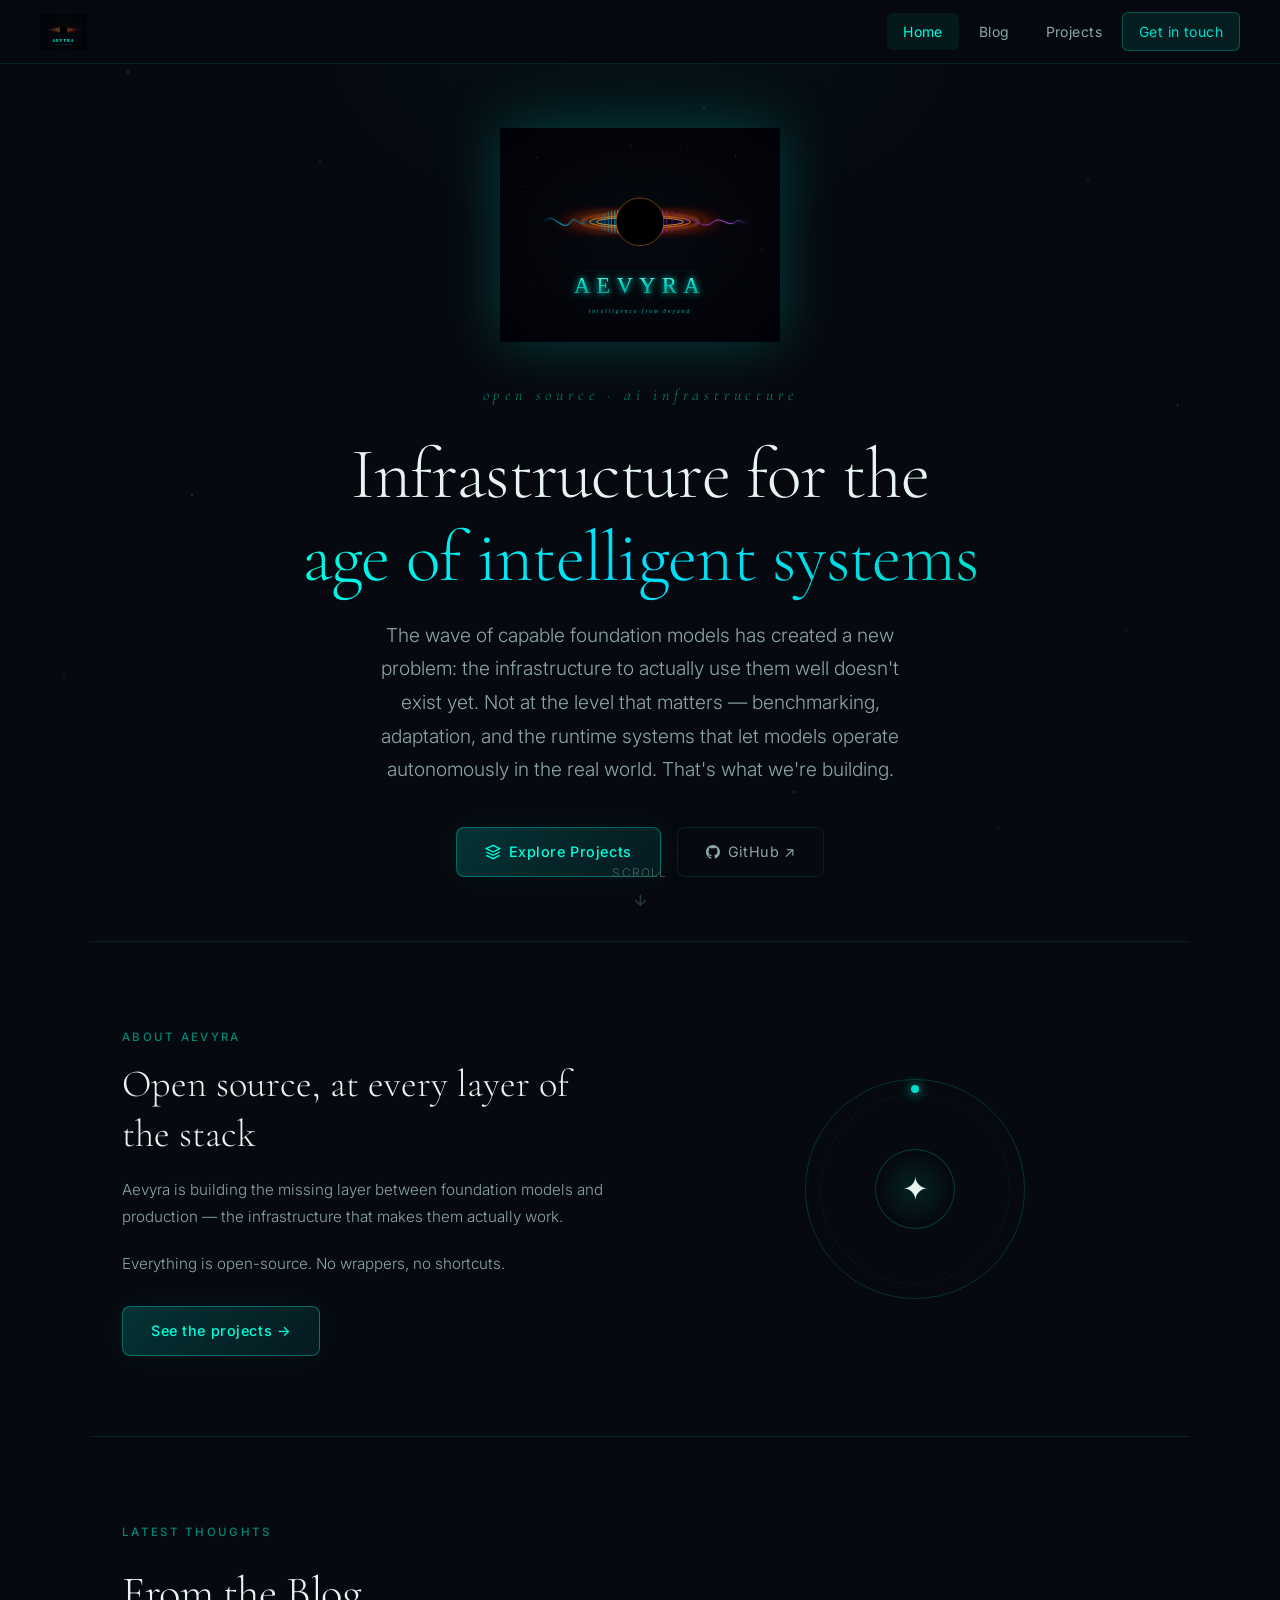
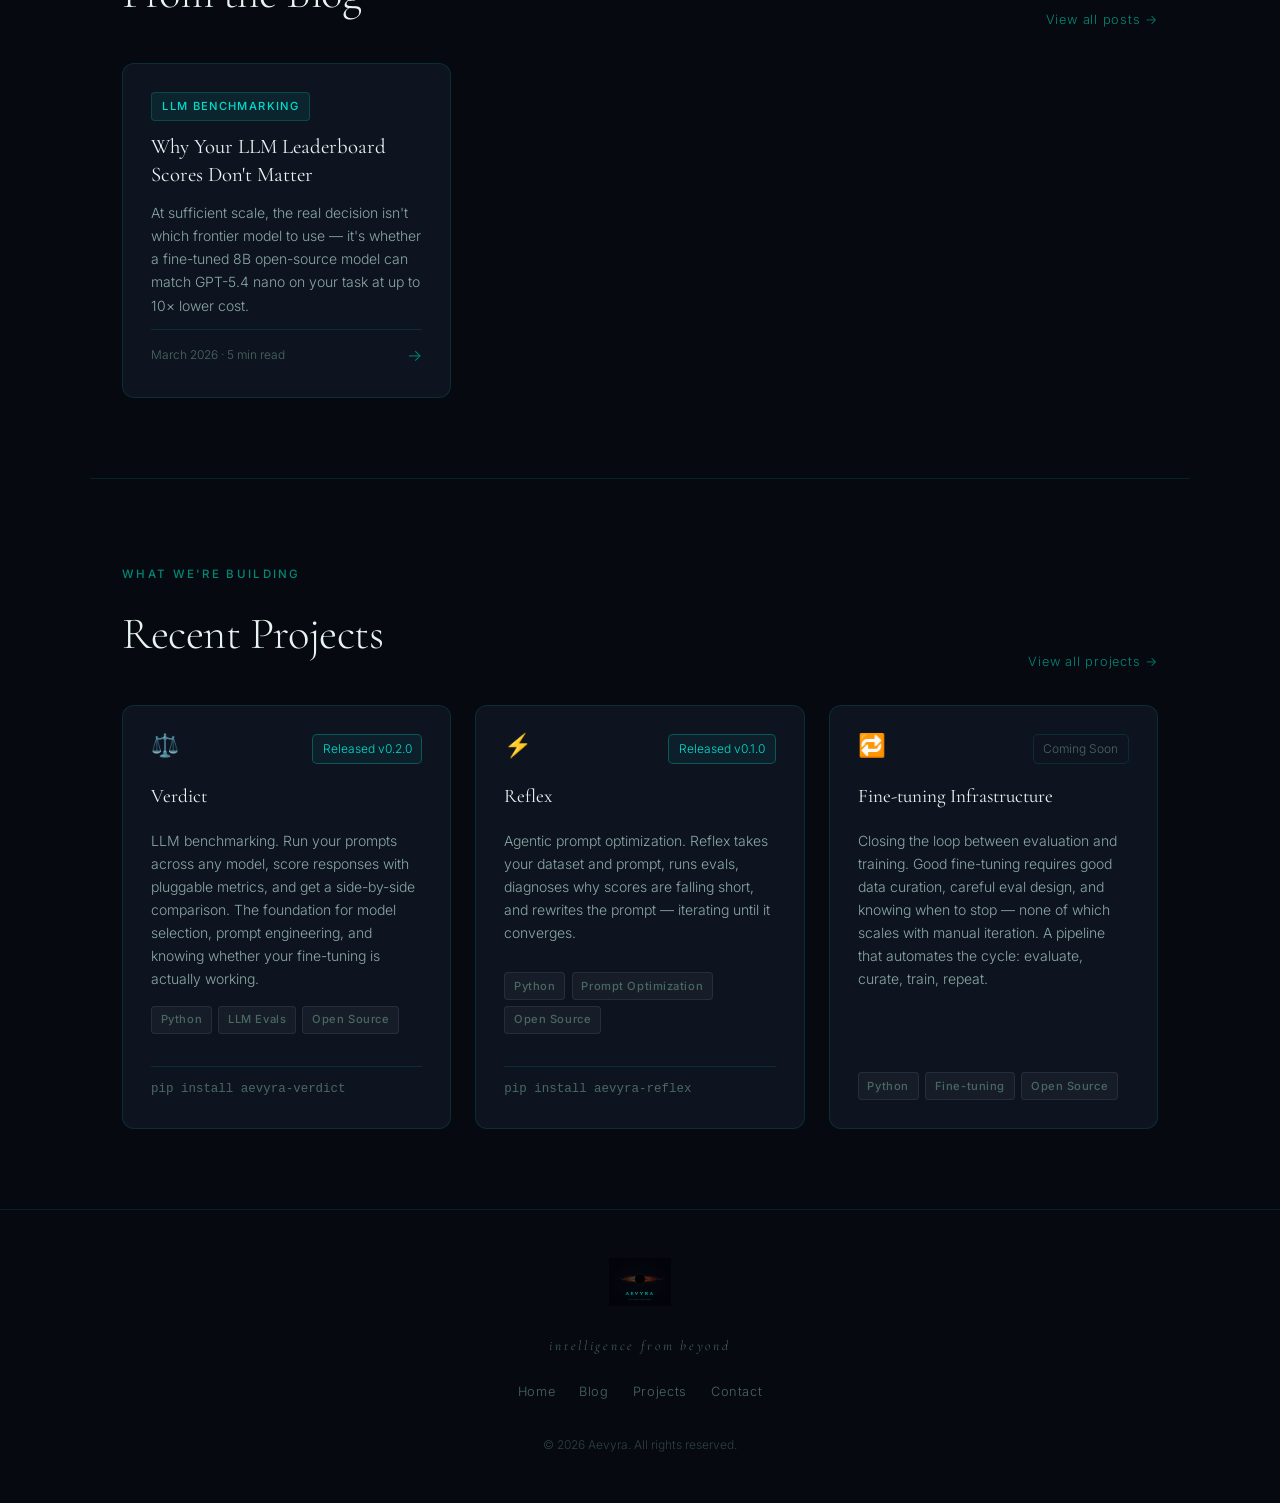
==== index.html @ 7dfe3b52 "chore: initial website commit" ====
<!DOCTYPE html>
<html lang="en">
<head>
  <meta charset="UTF-8" />
  <meta name="viewport" content="width=device-width, initial-scale=1.0" />
  <title>Aevyra — Intelligence from Beyond</title>
  <meta name="description" content="Aevyra — a personal space for projects, writing, and ideas at the edge of what's possible." />
  <link rel="stylesheet" href="styles.css" />
  <style>
    /* Home-specific */
    .home-sections {
      padding-bottom: 2rem;
    }

    .preview-section {
      padding: 5rem 2rem;
      max-width: 1100px;
      margin: 0 auto;
    }

    .preview-header {
      display: flex;
      align-items: flex-end;
      justify-content: space-between;
      margin-bottom: 2rem;
      gap: 1rem;
      flex-wrap: wrap;
    }

    .preview-header .section-title {
      margin-bottom: 0;
    }

    .view-all {
      font-size: 0.8rem;
      color: var(--teal-dark);
      text-decoration: none;
      display: inline-flex;
      align-items: center;
      gap: 0.35rem;
      letter-spacing: 0.06em;
      white-space: nowrap;
      transition: color 0.2s;
    }

    .view-all:hover {
      color: var(--teal-bright);
    }

    .divider {
      border: none;
      border-top: 1px solid var(--border);
      max-width: 1100px;
      margin: 0 auto;
    }

    /* About blurb on home */
    .about-strip {
      padding: 5rem 2rem;
      max-width: 1100px;
      margin: 0 auto;
      display: grid;
      grid-template-columns: 1fr 1fr;
      gap: 4rem;
      align-items: center;
    }

    .about-strip h2 {
      font-family: 'Cormorant Garamond', Palatino, Georgia, serif;
      font-size: clamp(1.8rem, 3vw, 2.5rem);
      font-weight: 300;
      color: var(--text-primary);
      line-height: 1.3;
      margin-bottom: 1rem;
    }

    .about-strip p {
      color: var(--text-secondary);
      font-size: 0.95rem;
      line-height: 1.8;
      margin-bottom: 1.25rem;
    }

    .about-visual {
      display: flex;
      justify-content: center;
      align-items: center;
    }

    .orbit-ring {
      position: relative;
      width: 220px;
      height: 220px;
      display: flex;
      align-items: center;
      justify-content: center;
    }

    .orbit-ring::before {
      content: '';
      position: absolute;
      inset: 0;
      border-radius: 50%;
      border: 1px solid rgba(0, 220, 200, 0.2);
      animation: spin 20s linear infinite;
    }

    .orbit-ring::after {
      content: '';
      position: absolute;
      inset: 15px;
      border-radius: 50%;
      border: 1px dashed rgba(0, 180, 160, 0.12);
      animation: spin 35s linear infinite reverse;
    }

    .orbit-dot {
      position: absolute;
      width: 8px;
      height: 8px;
      background: var(--teal-mid);
      border-radius: 50%;
      box-shadow: 0 0 12px var(--teal-mid);
      top: 6px;
      left: 50%;
      transform: translateX(-50%);
    }

    .orbit-center {
      width: 80px;
      height: 80px;
      background: radial-gradient(circle, rgba(0,180,160,0.15) 0%, transparent 70%);
      border-radius: 50%;
      border: 1px solid rgba(0, 220, 200, 0.25);
      display: flex;
      align-items: center;
      justify-content: center;
      font-size: 2rem;
    }

    @keyframes spin {
      from { transform: rotate(0deg); }
      to   { transform: rotate(360deg); }
    }

    @media (max-width: 768px) {
      .about-strip {
        grid-template-columns: 1fr;
        gap: 2.5rem;
      }
      .about-visual { display: none; }
    }
  </style>
</head>
<body>

  <!-- NAV -->
  <nav>
    <a href="index.html" class="nav-logo">
      <img src="aevyra-logo-final.svg" alt="Aevyra" />
    </a>
    <button class="nav-toggle" id="navToggle" aria-label="Toggle navigation">
      <span></span><span></span><span></span>
    </button>
    <ul class="nav-links" id="navLinks">
      <li><a href="index.html" class="active">Home</a></li>
      <li><a href="blog.html">Blog</a></li>
      <li><a href="projects.html">Projects</a></li>
      <li><a href="https://www.linkedin.com/in/ankithgunapal/" target="_blank" rel="noopener" class="nav-cta">Get in touch</a></li>
    </ul>
  </nav>

  <div class="page-wrapper">

    <!-- HERO -->
    <section class="hero">
      <img src="aevyra-logo-final.svg" alt="Aevyra" class="hero-logo" />
      <p class="hero-tagline">open source · ai infrastructure</p>
      <h1 class="hero-title">
        Infrastructure for the<br />
        <span class="highlight">age of intelligent systems</span>
      </h1>
      <p class="hero-subtitle">
        The wave of capable foundation models has created a new problem: the infrastructure
        to actually use them well doesn't exist yet. Not at the level that matters —
        benchmarking, adaptation, and the runtime systems that let models operate
        autonomously in the real world. That's what we're building.
      </p>
      <div class="hero-buttons">
        <a href="projects.html" class="btn-primary">
          <svg width="16" height="16" fill="none" stroke="currentColor" stroke-width="2" viewBox="0 0 24 24"><path d="M12 2L2 7l10 5 10-5-10-5zM2 17l10 5 10-5M2 12l10 5 10-5"/></svg>
          Explore Projects
        </a>
        <a href="https://github.com/aevyraai" target="_blank" rel="noopener" class="btn-secondary">
          <svg width="14" height="14" viewBox="0 0 24 24" fill="currentColor"><path d="M12 0C5.37 0 0 5.37 0 12c0 5.3 3.44 9.8 8.2 11.37.6.11.82-.26.82-.58v-2.17c-3.34.73-4.04-1.6-4.04-1.6-.54-1.38-1.33-1.75-1.33-1.75-1.09-.74.08-.73.08-.73 1.2.08 1.84 1.24 1.84 1.24 1.07 1.83 2.8 1.3 3.49 1 .11-.78.42-1.3.76-1.6-2.67-.3-5.47-1.33-5.47-5.93 0-1.31.47-2.38 1.24-3.22-.14-.3-.54-1.52.1-3.18 0 0 1.01-.32 3.3 1.23a11.5 11.5 0 0 1 3-.4c1.02 0 2.04.13 3 .4 2.28-1.55 3.29-1.23 3.29-1.23.65 1.66.24 2.88.12 3.18.77.84 1.23 1.91 1.23 3.22 0 4.61-2.81 5.63-5.48 5.92.43.37.81 1.1.81 2.22v3.29c0 .32.22.7.82.58C20.56 21.8 24 17.3 24 12c0-6.63-5.37-12-12-12z"/></svg>
          GitHub ↗
        </a>
      </div>
      <div class="scroll-hint">
        <span>Scroll</span>
        <svg fill="none" stroke="currentColor" stroke-width="2" viewBox="0 0 24 24"><path d="M12 5v14M5 12l7 7 7-7"/></svg>
      </div>
    </section>

    <hr class="divider" />

    <!-- ABOUT STRIP -->
    <div class="about-strip">
      <div>
        <span class="section-label">About Aevyra</span>
        <h2>Open source, at every layer of the stack</h2>
        <p>
          Aevyra is building the missing layer between foundation models and production —
          the infrastructure that makes them actually work.
        </p>
        <p>
          Everything is open-source. No wrappers, no shortcuts.
        </p>
        <a href="projects.html" class="btn-primary" style="margin-top:0.5rem;">
          See the projects →
        </a>
      </div>
      <div class="about-visual">
        <div class="orbit-ring">
          <div class="orbit-dot"></div>
          <div class="orbit-center">✦</div>
        </div>
      </div>
    </div>

    <hr class="divider" />

    <!-- RECENT BLOG POSTS -->
    <div class="preview-section">
      <div class="preview-header">
        <div>
          <span class="section-label">Latest Thoughts</span>
          <h2 class="section-title">From the Blog</h2>
        </div>
        <a href="blog.html" class="view-all">View all posts →</a>
      </div>
      <div class="card-grid">

        <a href="why-llm-leaderboard-scores-dont-matter.html" class="card">
          <span class="card-tag">LLM Benchmarking</span>
          <h3 class="card-title">Why Your LLM Leaderboard Scores Don't Matter</h3>
          <p class="card-excerpt">
            At sufficient scale, the real decision isn't which frontier model to use — it's
            whether a fine-tuned 8B open-source model can match GPT-5.4 nano on your task
            at up to 10× lower cost.
          </p>
          <div class="card-meta">
            <span>March 2026 · 5 min read</span>
            <span class="card-arrow">→</span>
          </div>
        </a>


      </div>
    </div>

    <hr class="divider" />

    <!-- RECENT PROJECTS -->
    <div class="preview-section">
      <div class="preview-header">
        <div>
          <span class="section-label">What We're Building</span>
          <h2 class="section-title">Recent Projects</h2>
        </div>
        <a href="projects.html" class="view-all">View all projects →</a>
      </div>
      <div class="card-grid">

        <a href="https://github.com/aevyraai/verdict" target="_blank" rel="noopener" class="project-card">
          <div class="project-header">
            <span class="project-icon">⚖️</span>
            <div class="project-links">
              <span class="project-link" style="color: var(--teal-mid); border-color: rgba(0,220,200,0.3); background: rgba(0,220,200,0.06);">Released v0.2.0</span>
            </div>
          </div>
          <h3 class="project-name">Verdict</h3>
          <p class="project-desc">
            LLM benchmarking. Run your prompts across any model, score responses with pluggable metrics, and get a side-by-side comparison. The foundation for model selection, prompt engineering, and knowing whether your fine-tuning is actually working.
          </p>
          <div class="project-tags">
            <span class="tech-tag">Python</span>
            <span class="tech-tag">LLM Evals</span>
            <span class="tech-tag">Open Source</span>
          </div>
          <div style="margin-top: 1rem; padding-top: 0.75rem; border-top: 1px solid var(--border); font-family: 'Courier New', monospace; font-size: 0.78rem; color: var(--text-muted);">
            pip install aevyra-verdict
          </div>
        </a>

        <a href="https://github.com/aevyraai/reflex" target="_blank" rel="noopener" class="project-card">
          <div class="project-header">
            <span class="project-icon">⚡</span>
            <div class="project-links">
              <span class="project-link" style="color: var(--teal-mid); border-color: rgba(0,220,200,0.3); background: rgba(0,220,200,0.06);">Released v0.1.0</span>
            </div>
          </div>
          <h3 class="project-name">Reflex</h3>
          <p class="project-desc">
            Agentic prompt optimization. Reflex takes your dataset and prompt, runs evals, diagnoses why scores are falling short, and rewrites the prompt — iterating until it converges.
          </p>
          <div class="project-tags">
            <span class="tech-tag">Python</span>
            <span class="tech-tag">Prompt Optimization</span>
            <span class="tech-tag">Open Source</span>
          </div>
          <div style="margin-top: 1rem; padding-top: 0.75rem; border-top: 1px solid var(--border); font-family: 'Courier New', monospace; font-size: 0.78rem; color: var(--text-muted);">
            pip install aevyra-reflex
          </div>
        </a>

        <a href="https://github.com/aevyraai" target="_blank" rel="noopener" class="project-card">
          <div class="project-header">
            <span class="project-icon">🔁</span>
            <div class="project-links">
              <span class="project-link">Coming Soon</span>
            </div>
          </div>
          <h3 class="project-name">Fine-tuning Infrastructure</h3>
          <p class="project-desc">
            Closing the loop between evaluation and training. Good fine-tuning requires good data curation, careful eval design, and knowing when to stop — none of which scales with manual iteration. A pipeline that automates the cycle: evaluate, curate, train, repeat.
          </p>
          <div class="project-tags">
            <span class="tech-tag">Python</span>
            <span class="tech-tag">Fine-tuning</span>
            <span class="tech-tag">Open Source</span>
          </div>
        </a>

      </div>
    </div>

    <!-- FOOTER -->
    <footer>
      <img src="aevyra-logo-final.svg" alt="Aevyra" class="footer-logo" />
      <p class="footer-tagline">intelligence from beyond</p>
      <div class="footer-links">
        <a href="index.html">Home</a>
        <a href="blog.html">Blog</a>
        <a href="projects.html">Projects</a>
        <a href="https://www.linkedin.com/in/ankithgunapal/" target="_blank" rel="noopener">Contact</a>
      </div>
      <p class="footer-copy">© 2026 Aevyra. All rights reserved.</p>
    </footer>

  </div>

  <script>
    // Mobile nav toggle
    const toggle = document.getElementById('navToggle');
    const links  = document.getElementById('navLinks');
    toggle.addEventListener('click', () => links.classList.toggle('open'));
  </script>
</body>
</html>
---- styles.css ----
/* ==============================
   AEVYRA — Global Styles
   Teal & Black Cosmic Theme
   ============================== */

@import url('https://fonts.googleapis.com/css2?family=Cormorant+Garamond:ital,wght@0,300;0,400;0,600;1,300;1,400&family=Inter:wght@300;400;500;600&display=swap');

:root {
  --bg-deep:       #06090f;
  --bg-mid:        #0a0f1a;
  --bg-card:       #0d1420;
  --bg-card-hover: #111b2a;
  --teal-bright:   #00ffdd;
  --teal-mid:      #00ddcc;
  --teal-dark:     #008877;
  --cyan:          #00ddff;
  --purple:        #cc66ff;
  --orange:        #ff9922;
  --text-primary:  #e8f4f2;
  --text-secondary:#8ba8a4;
  --text-muted:    #4a6860;
  --border:        rgba(0, 220, 200, 0.12);
  --border-hover:  rgba(0, 220, 200, 0.35);
  --glow-teal:     0 0 20px rgba(0, 220, 200, 0.3), 0 0 60px rgba(0, 220, 200, 0.1);
  --glow-subtle:   0 0 40px rgba(0, 180, 160, 0.08);
}

*, *::before, *::after {
  box-sizing: border-box;
  margin: 0;
  padding: 0;
}

html {
  scroll-behavior: smooth;
}

body {
  background-color: var(--bg-deep);
  color: var(--text-primary);
  font-family: 'Inter', -apple-system, BlinkMacSystemFont, sans-serif;
  font-weight: 300;
  line-height: 1.7;
  min-height: 100vh;
  overflow-x: hidden;
}

/* ── Stars background ── */
body::before {
  content: '';
  position: fixed;
  inset: 0;
  background-image:
    radial-gradient(1px 1px at 10%  8%,  rgba(255,255,255,0.5) 0%, transparent 100%),
    radial-gradient(1px 1px at 25%  18%, rgba(170,220,255,0.4) 0%, transparent 100%),
    radial-gradient(1px 1px at 40%  5%,  rgba(255,255,255,0.5) 0%, transparent 100%),
    radial-gradient(1px 1px at 55%  12%, rgba(220,180,255,0.4) 0%, transparent 100%),
    radial-gradient(1px 1px at 70%  7%,  rgba(255,255,255,0.5) 0%, transparent 100%),
    radial-gradient(1px 1px at 85%  20%, rgba(170,220,255,0.3) 0%, transparent 100%),
    radial-gradient(1px 1px at 92%  45%, rgba(255,255,255,0.4) 0%, transparent 100%),
    radial-gradient(1px 1px at 88%  70%, rgba(170,220,255,0.3) 0%, transparent 100%),
    radial-gradient(1px 1px at 15%  55%, rgba(255,255,255,0.4) 0%, transparent 100%),
    radial-gradient(1px 1px at 5%   75%, rgba(170,220,255,0.3) 0%, transparent 100%),
    radial-gradient(1px 1px at 30%  82%, rgba(220,180,255,0.3) 0%, transparent 100%),
    radial-gradient(1px 1px at 62%  88%, rgba(255,255,255,0.4) 0%, transparent 100%),
    radial-gradient(1px 1px at 78%  92%, rgba(255,220,170,0.3) 0%, transparent 100%);
  pointer-events: none;
  z-index: 0;
}

/* ── Subtle ambient teal glow ── */
body::after {
  content: '';
  position: fixed;
  top: -20%;
  left: 50%;
  transform: translateX(-50%);
  width: 60%;
  height: 50%;
  background: radial-gradient(ellipse, rgba(0, 180, 160, 0.06) 0%, transparent 70%);
  pointer-events: none;
  z-index: 0;
}

/* ─────────────────────────────
   NAVIGATION
───────────────────────────── */
nav {
  position: fixed;
  top: 0;
  left: 0;
  right: 0;
  z-index: 100;
  display: flex;
  align-items: center;
  justify-content: space-between;
  padding: 0 2.5rem;
  height: 64px;
  background: rgba(6, 9, 15, 0.85);
  backdrop-filter: blur(16px);
  -webkit-backdrop-filter: blur(16px);
  border-bottom: 1px solid var(--border);
}

.nav-logo {
  display: flex;
  align-items: center;
  gap: 10px;
  text-decoration: none;
}

.nav-logo img {
  height: 36px;
  width: auto;
}

.nav-links {
  display: flex;
  align-items: center;
  gap: 0.25rem;
  list-style: none;
}

.nav-links a {
  display: inline-block;
  padding: 0.4rem 1rem;
  color: var(--text-secondary);
  text-decoration: none;
  font-size: 0.875rem;
  font-weight: 400;
  letter-spacing: 0.03em;
  border-radius: 6px;
  transition: color 0.2s, background 0.2s;
}

.nav-links a:hover,
.nav-links a.active {
  color: var(--teal-bright);
  background: rgba(0, 220, 200, 0.07);
}

.nav-cta {
  background: rgba(0, 220, 200, 0.1) !important;
  border: 1px solid rgba(0, 220, 200, 0.3) !important;
  color: var(--teal-mid) !important;
}

.nav-cta:hover {
  background: rgba(0, 220, 200, 0.18) !important;
  border-color: rgba(0, 220, 200, 0.5) !important;
  color: var(--teal-bright) !important;
}

/* Mobile nav toggle */
.nav-toggle {
  display: none;
  flex-direction: column;
  gap: 5px;
  cursor: pointer;
  padding: 4px;
}
.nav-toggle span {
  width: 22px;
  height: 2px;
  background: var(--text-secondary);
  border-radius: 2px;
  transition: 0.3s;
}

/* ─────────────────────────────
   PAGE WRAPPER
───────────────────────────── */
.page-wrapper {
  position: relative;
  z-index: 1;
  padding-top: 64px;
}

/* ─────────────────────────────
   HERO
───────────────────────────── */
.hero {
  min-height: calc(100vh - 64px);
  display: flex;
  flex-direction: column;
  align-items: center;
  justify-content: center;
  text-align: center;
  padding: 4rem 2rem;
  position: relative;
}

.hero-logo {
  width: min(280px, 60vw);
  height: auto;
  margin-bottom: 2.5rem;
  filter: drop-shadow(0 0 30px rgba(0, 220, 200, 0.25));
  animation: float 6s ease-in-out infinite;
}

@keyframes float {
  0%, 100% { transform: translateY(0px); }
  50%       { transform: translateY(-10px); }
}

.hero-tagline {
  font-family: 'Cormorant Garamond', Palatino, Georgia, serif;
  font-size: clamp(0.85rem, 2vw, 1rem);
  font-style: italic;
  letter-spacing: 0.3em;
  color: var(--teal-dark);
  text-transform: lowercase;
  margin-bottom: 1.5rem;
}

.hero-title {
  font-family: 'Cormorant Garamond', Palatino, Georgia, serif;
  font-size: clamp(2.5rem, 6vw, 4.5rem);
  font-weight: 300;
  line-height: 1.15;
  letter-spacing: -0.01em;
  margin-bottom: 1.25rem;
  color: var(--text-primary);
}

.hero-title .highlight {
  background: linear-gradient(135deg, var(--teal-bright), var(--cyan), var(--teal-mid));
  -webkit-background-clip: text;
  -webkit-text-fill-color: transparent;
  background-clip: text;
}

.hero-subtitle {
  font-size: clamp(1rem, 2.5vw, 1.2rem);
  color: var(--text-secondary);
  max-width: 540px;
  line-height: 1.75;
  margin-bottom: 2.5rem;
}

.hero-buttons {
  display: flex;
  gap: 1rem;
  flex-wrap: wrap;
  justify-content: center;
}

.btn-primary {
  display: inline-flex;
  align-items: center;
  gap: 0.5rem;
  padding: 0.75rem 1.75rem;
  background: linear-gradient(135deg, rgba(0,220,200,0.2), rgba(0,180,180,0.1));
  border: 1px solid rgba(0, 220, 200, 0.4);
  border-radius: 8px;
  color: var(--teal-bright);
  font-size: 0.9rem;
  font-weight: 500;
  letter-spacing: 0.04em;
  text-decoration: none;
  cursor: pointer;
  transition: all 0.25s;
  box-shadow: var(--glow-subtle);
}

.btn-primary:hover {
  background: linear-gradient(135deg, rgba(0,220,200,0.3), rgba(0,180,180,0.2));
  border-color: var(--teal-mid);
  box-shadow: var(--glow-teal);
  transform: translateY(-2px);
}

.btn-secondary {
  display: inline-flex;
  align-items: center;
  gap: 0.5rem;
  padding: 0.75rem 1.75rem;
  background: transparent;
  border: 1px solid var(--border);
  border-radius: 8px;
  color: var(--text-secondary);
  font-size: 0.9rem;
  font-weight: 400;
  letter-spacing: 0.04em;
  text-decoration: none;
  cursor: pointer;
  transition: all 0.25s;
}

.btn-secondary:hover {
  border-color: var(--border-hover);
  color: var(--text-primary);
  background: rgba(255,255,255,0.03);
}

/* Scroll indicator */
.scroll-hint {
  position: absolute;
  bottom: 2rem;
  left: 50%;
  transform: translateX(-50%);
  display: flex;
  flex-direction: column;
  align-items: center;
  gap: 0.5rem;
  color: var(--text-muted);
  font-size: 0.75rem;
  letter-spacing: 0.1em;
  text-transform: uppercase;
  animation: fadeUpDown 2.5s ease-in-out infinite;
}

.scroll-hint svg {
  width: 18px;
  height: 18px;
  opacity: 0.5;
}

@keyframes fadeUpDown {
  0%, 100% { opacity: 0.4; transform: translateX(-50%) translateY(0); }
  50%       { opacity: 0.9; transform: translateX(-50%) translateY(5px); }
}

/* ─────────────────────────────
   SECTION COMMONS
───────────────────────────── */
section {
  padding: 5rem 2rem;
  max-width: 1100px;
  margin: 0 auto;
}

.section-label {
  display: inline-block;
  font-size: 0.72rem;
  font-weight: 500;
  letter-spacing: 0.2em;
  text-transform: uppercase;
  color: var(--teal-dark);
  margin-bottom: 0.75rem;
}

.section-title {
  font-family: 'Cormorant Garamond', Palatino, Georgia, serif;
  font-size: clamp(2rem, 4vw, 2.8rem);
  font-weight: 300;
  letter-spacing: -0.01em;
  color: var(--text-primary);
  margin-bottom: 1rem;
}

.section-desc {
  color: var(--text-secondary);
  font-size: 1rem;
  max-width: 540px;
  margin-bottom: 3rem;
}

/* Teal divider */
.teal-line {
  display: block;
  width: 48px;
  height: 2px;
  background: linear-gradient(90deg, var(--teal-mid), transparent);
  margin-bottom: 2rem;
}

/* ─────────────────────────────
   CARDS
───────────────────────────── */
.card-grid {
  display: grid;
  grid-template-columns: repeat(auto-fill, minmax(300px, 1fr));
  gap: 1.5rem;
}

.card {
  background: var(--bg-card);
  border: 1px solid var(--border);
  border-radius: 12px;
  padding: 1.75rem;
  text-decoration: none;
  color: inherit;
  display: flex;
  flex-direction: column;
  gap: 0.75rem;
  transition: all 0.3s ease;
  position: relative;
  overflow: hidden;
}

.card::before {
  content: '';
  position: absolute;
  top: 0;
  left: 0;
  right: 0;
  height: 1px;
  background: linear-gradient(90deg, transparent, rgba(0, 220, 200, 0.4), transparent);
  opacity: 0;
  transition: opacity 0.3s;
}

.card:hover {
  background: var(--bg-card-hover);
  border-color: var(--border-hover);
  transform: translateY(-4px);
  box-shadow: 0 8px 40px rgba(0, 0, 0, 0.4), 0 0 30px rgba(0, 180, 160, 0.08);
}

.card:hover::before {
  opacity: 1;
}

.card-tag {
  display: inline-block;
  font-size: 0.7rem;
  font-weight: 500;
  letter-spacing: 0.12em;
  text-transform: uppercase;
  padding: 0.25rem 0.65rem;
  border-radius: 4px;
  background: rgba(0, 220, 200, 0.08);
  border: 1px solid rgba(0, 220, 200, 0.2);
  color: var(--teal-mid);
  width: fit-content;
}

.card-tag.purple {
  background: rgba(180, 80, 255, 0.08);
  border-color: rgba(180, 80, 255, 0.2);
  color: var(--purple);
}

.card-tag.orange {
  background: rgba(255, 153, 34, 0.08);
  border-color: rgba(255, 153, 34, 0.2);
  color: var(--orange);
}

.card-title {
  font-family: 'Cormorant Garamond', Palatino, Georgia, serif;
  font-size: 1.3rem;
  font-weight: 400;
  color: var(--text-primary);
  line-height: 1.35;
}

.card-excerpt {
  font-size: 0.875rem;
  color: var(--text-secondary);
  line-height: 1.65;
  flex: 1;
}

.card-meta {
  display: flex;
  align-items: center;
  justify-content: space-between;
  font-size: 0.75rem;
  color: var(--text-muted);
  border-top: 1px solid var(--border);
  padding-top: 0.75rem;
  margin-top: auto;
}

.card-arrow {
  color: var(--teal-dark);
  font-size: 1rem;
  transition: transform 0.2s, color 0.2s;
}

.card:hover .card-arrow {
  transform: translateX(4px);
  color: var(--teal-bright);
}

/* ─────────────────────────────
   PAGE HEADER (inner pages)
───────────────────────────── */
.page-header {
  padding: 5rem 2rem 3rem;
  max-width: 1100px;
  margin: 0 auto;
  border-bottom: 1px solid var(--border);
  margin-bottom: 0;
}

.page-header .section-label {
  margin-bottom: 0.5rem;
}

.page-header .section-title {
  margin-bottom: 0.75rem;
}

/* ─────────────────────────────
   FEATURED / HIGHLIGHT
───────────────────────────── */
.featured-card {
  background: var(--bg-card);
  border: 1px solid var(--border);
  border-radius: 16px;
  padding: 2.5rem;
  margin-bottom: 2rem;
  position: relative;
  overflow: hidden;
  transition: all 0.3s;
  text-decoration: none;
  color: inherit;
  display: block;
}

.featured-card::after {
  content: '';
  position: absolute;
  top: -40%;
  right: -10%;
  width: 300px;
  height: 300px;
  background: radial-gradient(ellipse, rgba(0, 180, 160, 0.07) 0%, transparent 70%);
  pointer-events: none;
}

.featured-card:hover {
  border-color: var(--border-hover);
  box-shadow: 0 12px 50px rgba(0, 0, 0, 0.5), 0 0 40px rgba(0, 180, 160, 0.1);
}

.featured-label {
  display: inline-flex;
  align-items: center;
  gap: 0.4rem;
  font-size: 0.7rem;
  font-weight: 500;
  letter-spacing: 0.15em;
  text-transform: uppercase;
  color: var(--orange);
  margin-bottom: 1rem;
}

.featured-label::before {
  content: '';
  width: 6px;
  height: 6px;
  background: var(--orange);
  border-radius: 50%;
  box-shadow: 0 0 8px var(--orange);
}

.featured-title {
  font-family: 'Cormorant Garamond', Palatino, Georgia, serif;
  font-size: clamp(1.5rem, 3vw, 2rem);
  font-weight: 400;
  color: var(--text-primary);
  margin-bottom: 0.75rem;
  line-height: 1.3;
}

.featured-excerpt {
  color: var(--text-secondary);
  font-size: 0.95rem;
  line-height: 1.7;
  max-width: 600px;
}

/* ─────────────────────────────
   GITHUB PROJECT CARDS
───────────────────────────── */
.project-card {
  background: var(--bg-card);
  border: 1px solid var(--border);
  border-radius: 12px;
  padding: 1.75rem;
  display: flex;
  flex-direction: column;
  gap: 1rem;
  transition: all 0.3s;
  text-decoration: none;
  color: inherit;
  position: relative;
  overflow: hidden;
}

.project-card:hover {
  background: var(--bg-card-hover);
  border-color: var(--border-hover);
  transform: translateY(-4px);
  box-shadow: 0 8px 40px rgba(0, 0, 0, 0.4), 0 0 30px rgba(0, 180, 160, 0.08);
}

.project-header {
  display: flex;
  align-items: flex-start;
  justify-content: space-between;
  gap: 1rem;
}

.project-icon {
  font-size: 1.4rem;
  line-height: 1;
}

.project-links {
  display: flex;
  gap: 0.5rem;
}

.project-link {
  display: inline-flex;
  align-items: center;
  gap: 0.3rem;
  font-size: 0.75rem;
  color: var(--text-muted);
  text-decoration: none;
  padding: 0.25rem 0.6rem;
  border: 1px solid var(--border);
  border-radius: 5px;
  transition: all 0.2s;
}

.project-link:hover {
  color: var(--teal-bright);
  border-color: var(--border-hover);
}

.project-name {
  font-family: 'Cormorant Garamond', Palatino, Georgia, serif;
  font-size: 1.2rem;
  font-weight: 400;
  color: var(--text-primary);
}

.project-desc {
  font-size: 0.875rem;
  color: var(--text-secondary);
  line-height: 1.65;
}

.project-tags {
  display: flex;
  flex-wrap: wrap;
  gap: 0.4rem;
  margin-top: auto;
}

.tech-tag {
  font-size: 0.7rem;
  font-weight: 500;
  padding: 0.2rem 0.55rem;
  background: rgba(255,255,255,0.04);
  border: 1px solid rgba(255,255,255,0.08);
  border-radius: 4px;
  color: var(--text-muted);
  letter-spacing: 0.05em;
}

.project-stats {
  display: flex;
  gap: 1rem;
  font-size: 0.75rem;
  color: var(--text-muted);
  border-top: 1px solid var(--border);
  padding-top: 0.75rem;
}

.project-stat {
  display: flex;
  align-items: center;
  gap: 0.3rem;
}

/* ─────────────────────────────
   FOOTER
───────────────────────────── */
footer {
  border-top: 1px solid var(--border);
  padding: 3rem 2rem;
  text-align: center;
  position: relative;
  z-index: 1;
}

.footer-logo {
  height: 48px;
  width: auto;
  margin-bottom: 1.25rem;
  opacity: 0.7;
}

.footer-tagline {
  font-family: 'Cormorant Garamond', Palatino, Georgia, serif;
  font-size: 0.85rem;
  font-style: italic;
  letter-spacing: 0.2em;
  color: var(--text-muted);
  margin-bottom: 1.5rem;
}

.footer-links {
  display: flex;
  justify-content: center;
  gap: 1.5rem;
  flex-wrap: wrap;
  margin-bottom: 2rem;
}

.footer-links a {
  font-size: 0.8rem;
  color: var(--text-muted);
  text-decoration: none;
  letter-spacing: 0.05em;
  transition: color 0.2s;
}

.footer-links a:hover {
  color: var(--teal-mid);
}

.footer-copy {
  font-size: 0.75rem;
  color: var(--text-muted);
  opacity: 0.6;
}

/* ─────────────────────────────
   UTILITIES
───────────────────────────── */
.container {
  max-width: 1100px;
  margin: 0 auto;
  padding: 0 2rem;
}

.text-teal   { color: var(--teal-mid); }
.text-muted  { color: var(--text-muted); }
.font-serif  { font-family: 'Cormorant Garamond', Palatino, Georgia, serif; }

/* ─────────────────────────────
   RESPONSIVE
───────────────────────────── */
@media (max-width: 768px) {
  nav {
    padding: 0 1.25rem;
  }

  .nav-links {
    display: none;
    position: absolute;
    top: 64px;
    left: 0;
    right: 0;
    background: rgba(6, 9, 15, 0.97);
    border-bottom: 1px solid var(--border);
    flex-direction: column;
    padding: 1rem 1.5rem;
    gap: 0.25rem;
  }

  .nav-links.open {
    display: flex;
  }

  .nav-links a {
    padding: 0.65rem 0.75rem;
  }

  .nav-toggle {
    display: flex;
  }

  .hero {
    padding: 3rem 1.5rem;
  }

  .card-grid {
    grid-template-columns: 1fr;
  }

  section {
    padding: 3.5rem 1.5rem;
  }
}
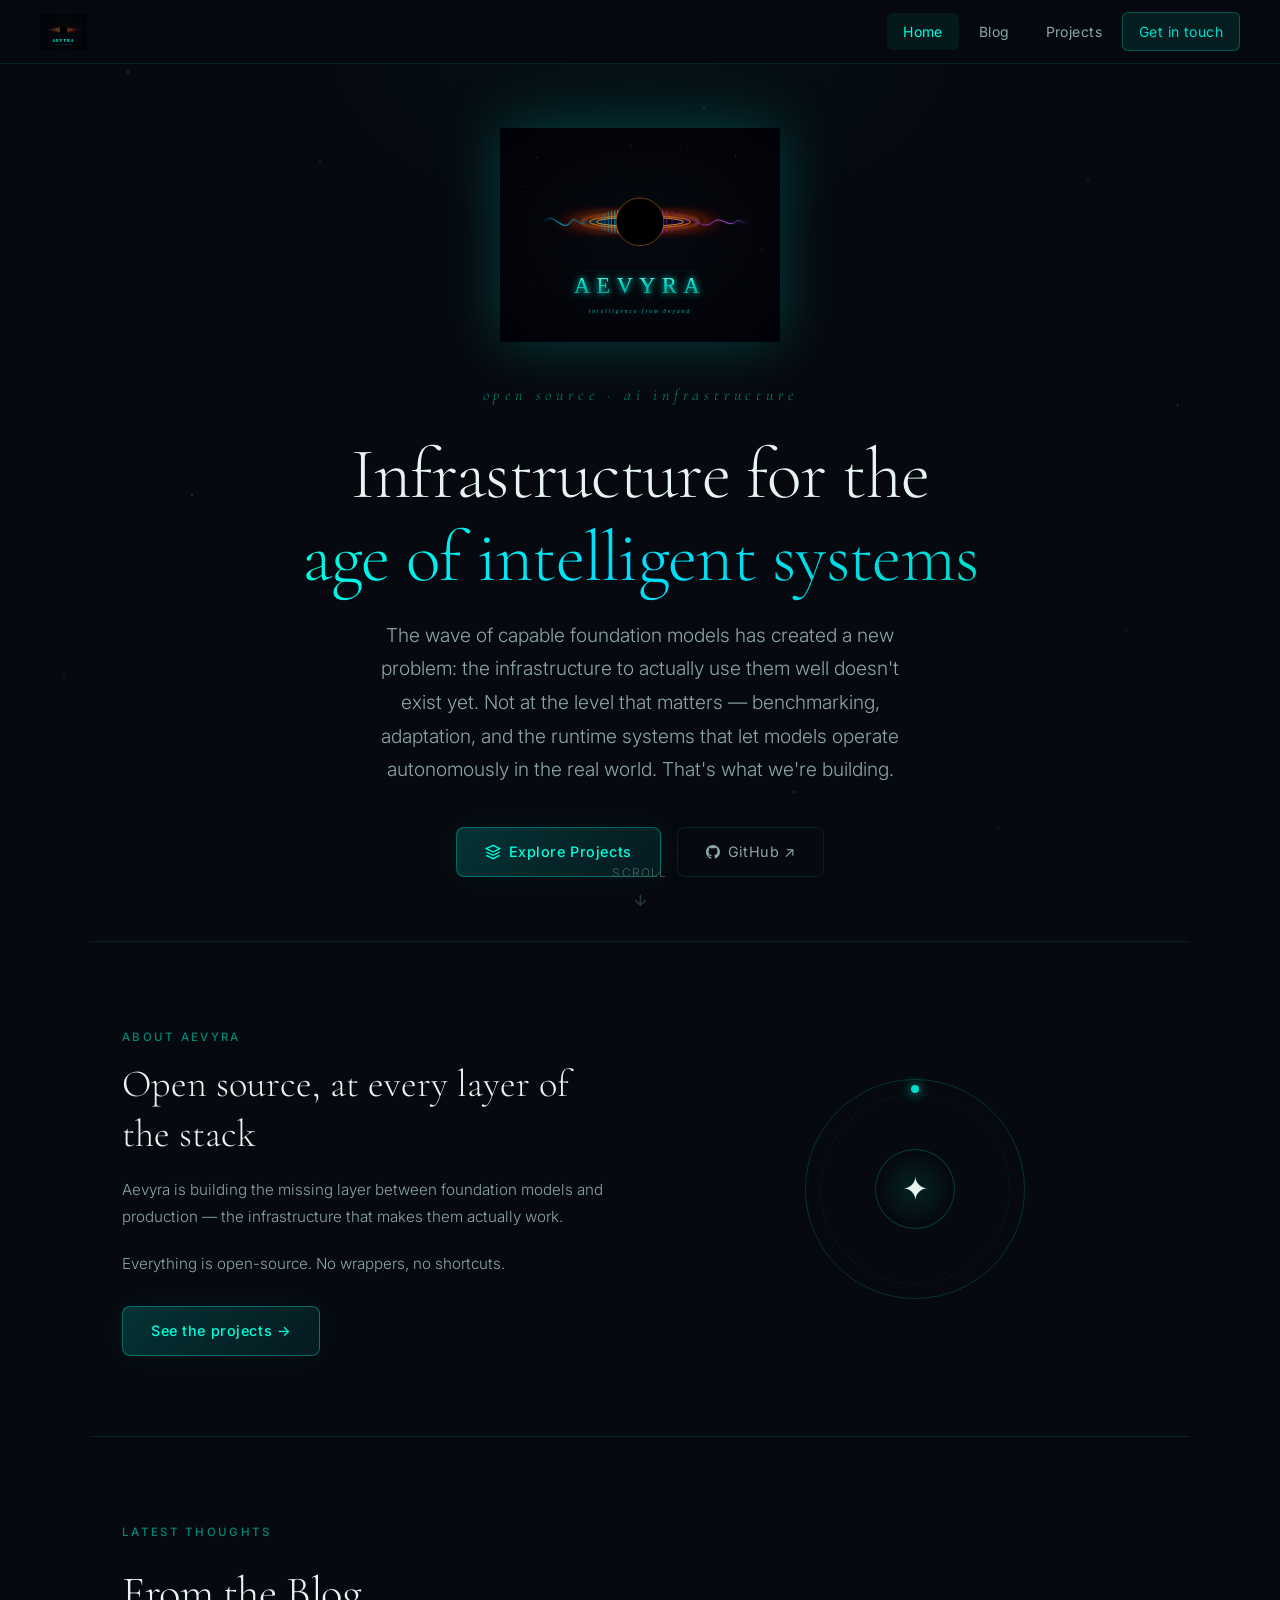
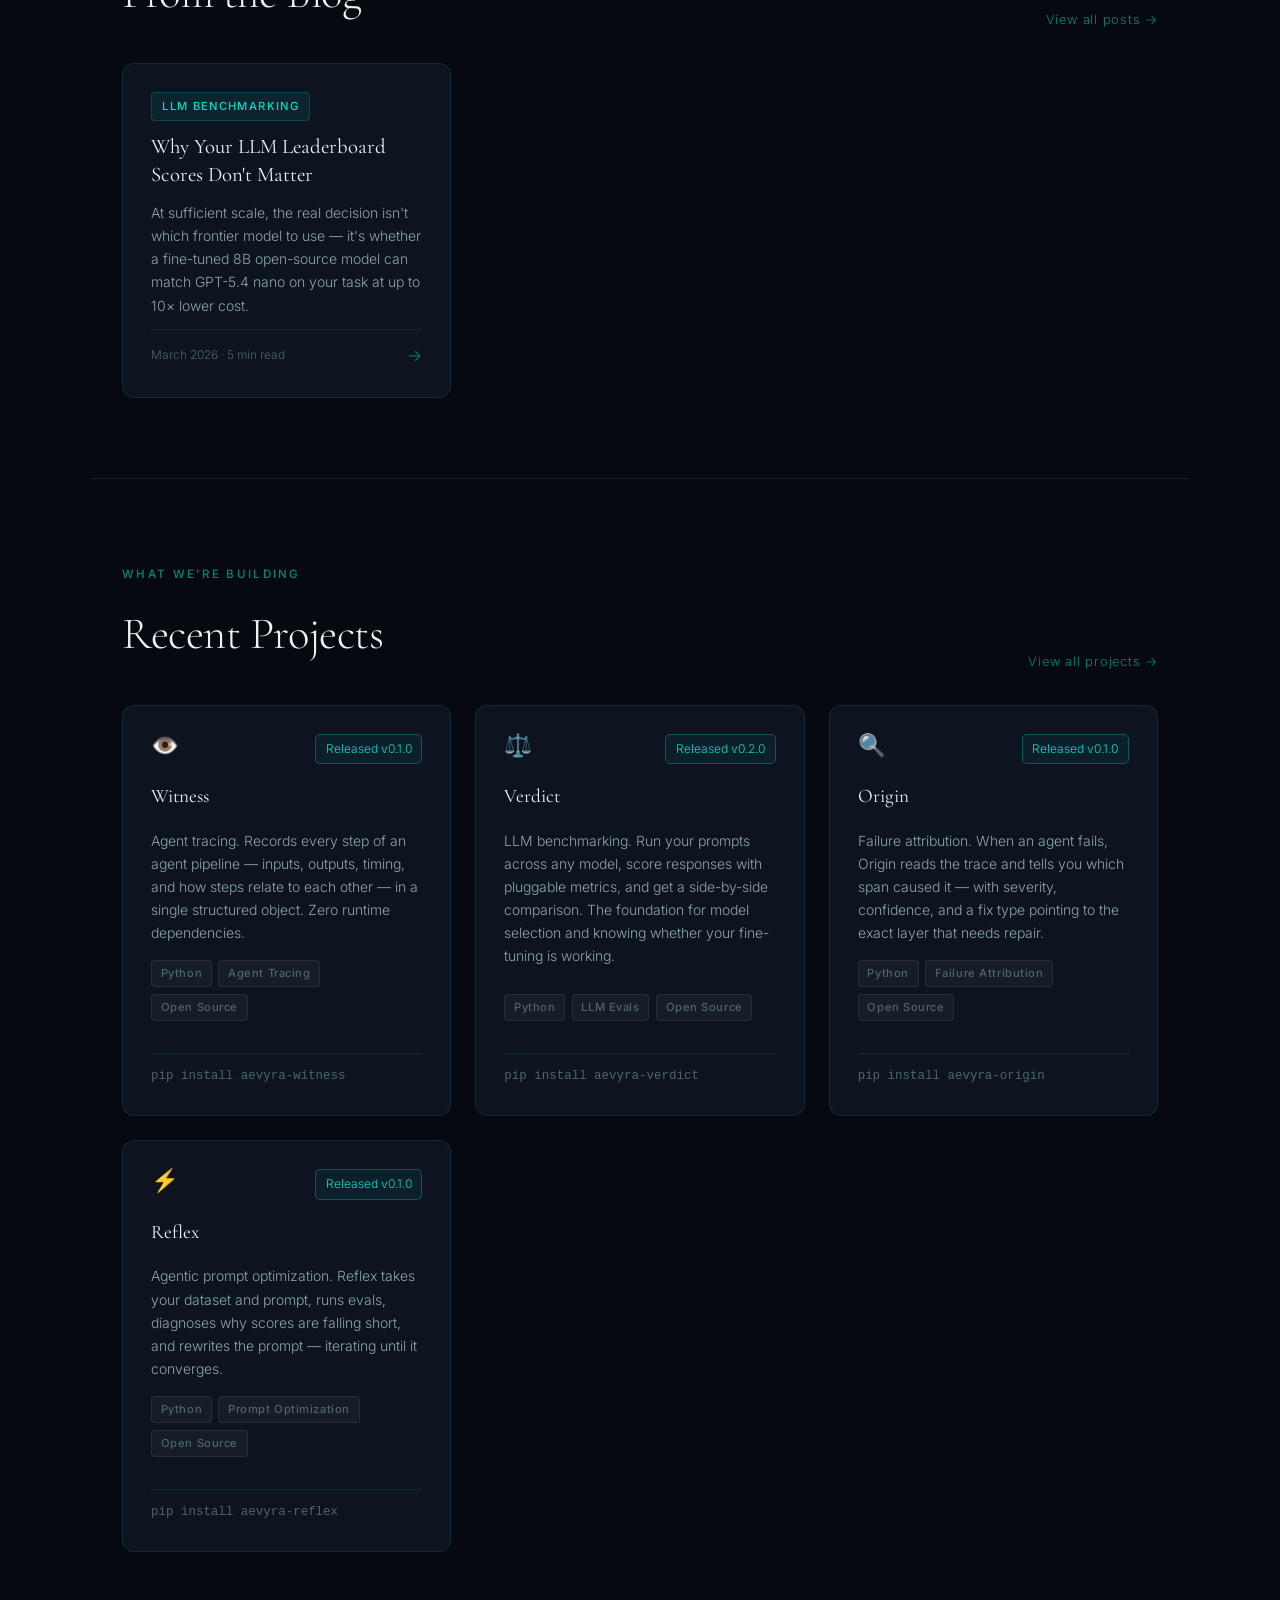
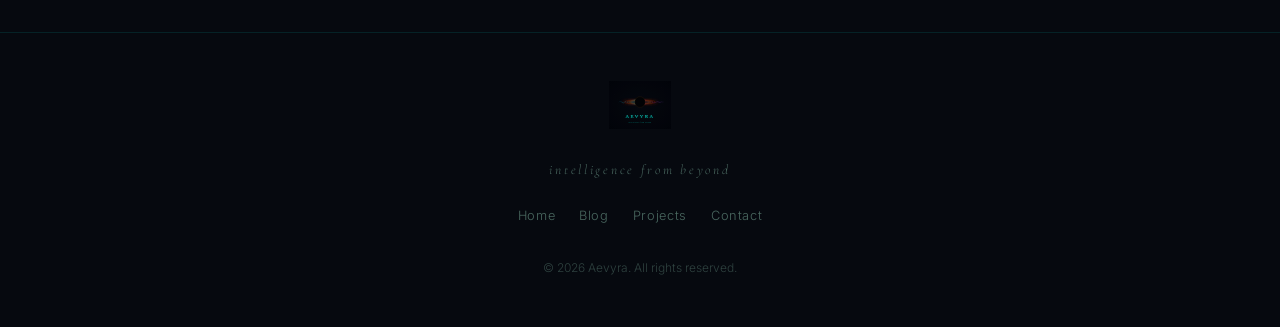
==== commit 7372a624: "feat: add witness and origin to projects and home page" ====
--- a/index.html
+++ b/index.html
@@ -4,7 +4,7 @@
   <meta charset="UTF-8" />
   <meta name="viewport" content="width=device-width, initial-scale=1.0" />
   <title>Aevyra — Intelligence from Beyond</title>
-  <meta name="description" content="Aevyra — a personal space for projects, writing, and ideas at the edge of what's possible." />
+  <meta name="description" content="Aevyra is building the infrastructure layer for LLMs and agents in production — open-source, from evaluation to deployment." />
   <link rel="stylesheet" href="styles.css" />
   <style>
     /* Home-specific */
@@ -272,6 +272,27 @@
       </div>
       <div class="card-grid">
 
+        <a href="https://github.com/aevyraai/witness" target="_blank" rel="noopener" class="project-card">
+          <div class="project-header">
+            <span class="project-icon">👁️</span>
+            <div class="project-links">
+              <span class="project-link" style="color: var(--teal-mid); border-color: rgba(0,220,200,0.3); background: rgba(0,220,200,0.06);">Released v0.1.0</span>
+            </div>
+          </div>
+          <h3 class="project-name">Witness</h3>
+          <p class="project-desc">
+            Agent tracing. Records every step of an agent pipeline — inputs, outputs, timing, and how steps relate to each other — in a single structured object. Zero runtime dependencies.
+          </p>
+          <div class="project-tags">
+            <span class="tech-tag">Python</span>
+            <span class="tech-tag">Agent Tracing</span>
+            <span class="tech-tag">Open Source</span>
+          </div>
+          <div style="margin-top: 1rem; padding-top: 0.75rem; border-top: 1px solid var(--border); font-family: 'Courier New', monospace; font-size: 0.78rem; color: var(--text-muted);">
+            pip install aevyra-witness
+          </div>
+        </a>
+
         <a href="https://github.com/aevyraai/verdict" target="_blank" rel="noopener" class="project-card">
           <div class="project-header">
             <span class="project-icon">⚖️</span>
@@ -281,7 +302,7 @@
           </div>
           <h3 class="project-name">Verdict</h3>
           <p class="project-desc">
-            LLM benchmarking. Run your prompts across any model, score responses with pluggable metrics, and get a side-by-side comparison. The foundation for model selection, prompt engineering, and knowing whether your fine-tuning is actually working.
+            LLM benchmarking. Run your prompts across any model, score responses with pluggable metrics, and get a side-by-side comparison. The foundation for model selection and knowing whether your fine-tuning is working.
           </p>
           <div class="project-tags">
             <span class="tech-tag">Python</span>
@@ -290,6 +311,27 @@
           </div>
           <div style="margin-top: 1rem; padding-top: 0.75rem; border-top: 1px solid var(--border); font-family: 'Courier New', monospace; font-size: 0.78rem; color: var(--text-muted);">
             pip install aevyra-verdict
+          </div>
+        </a>
+
+        <a href="https://github.com/aevyraai/origin" target="_blank" rel="noopener" class="project-card">
+          <div class="project-header">
+            <span class="project-icon">🔍</span>
+            <div class="project-links">
+              <span class="project-link" style="color: var(--teal-mid); border-color: rgba(0,220,200,0.3); background: rgba(0,220,200,0.06);">Released v0.1.0</span>
+            </div>
+          </div>
+          <h3 class="project-name">Origin</h3>
+          <p class="project-desc">
+            Failure attribution. When an agent fails, Origin reads the trace and tells you which span caused it — with severity, confidence, and a fix type pointing to the exact layer that needs repair.
+          </p>
+          <div class="project-tags">
+            <span class="tech-tag">Python</span>
+            <span class="tech-tag">Failure Attribution</span>
+            <span class="tech-tag">Open Source</span>
+          </div>
+          <div style="margin-top: 1rem; padding-top: 0.75rem; border-top: 1px solid var(--border); font-family: 'Courier New', monospace; font-size: 0.78rem; color: var(--text-muted);">
+            pip install aevyra-origin
           </div>
         </a>
 
@@ -311,24 +353,6 @@
           </div>
           <div style="margin-top: 1rem; padding-top: 0.75rem; border-top: 1px solid var(--border); font-family: 'Courier New', monospace; font-size: 0.78rem; color: var(--text-muted);">
             pip install aevyra-reflex
-          </div>
-        </a>
-
-        <a href="https://github.com/aevyraai" target="_blank" rel="noopener" class="project-card">
-          <div class="project-header">
-            <span class="project-icon">🔁</span>
-            <div class="project-links">
-              <span class="project-link">Coming Soon</span>
-            </div>
-          </div>
-          <h3 class="project-name">Fine-tuning Infrastructure</h3>
-          <p class="project-desc">
-            Closing the loop between evaluation and training. Good fine-tuning requires good data curation, careful eval design, and knowing when to stop — none of which scales with manual iteration. A pipeline that automates the cycle: evaluate, curate, train, repeat.
-          </p>
-          <div class="project-tags">
-            <span class="tech-tag">Python</span>
-            <span class="tech-tag">Fine-tuning</span>
-            <span class="tech-tag">Open Source</span>
           </div>
         </a>
 
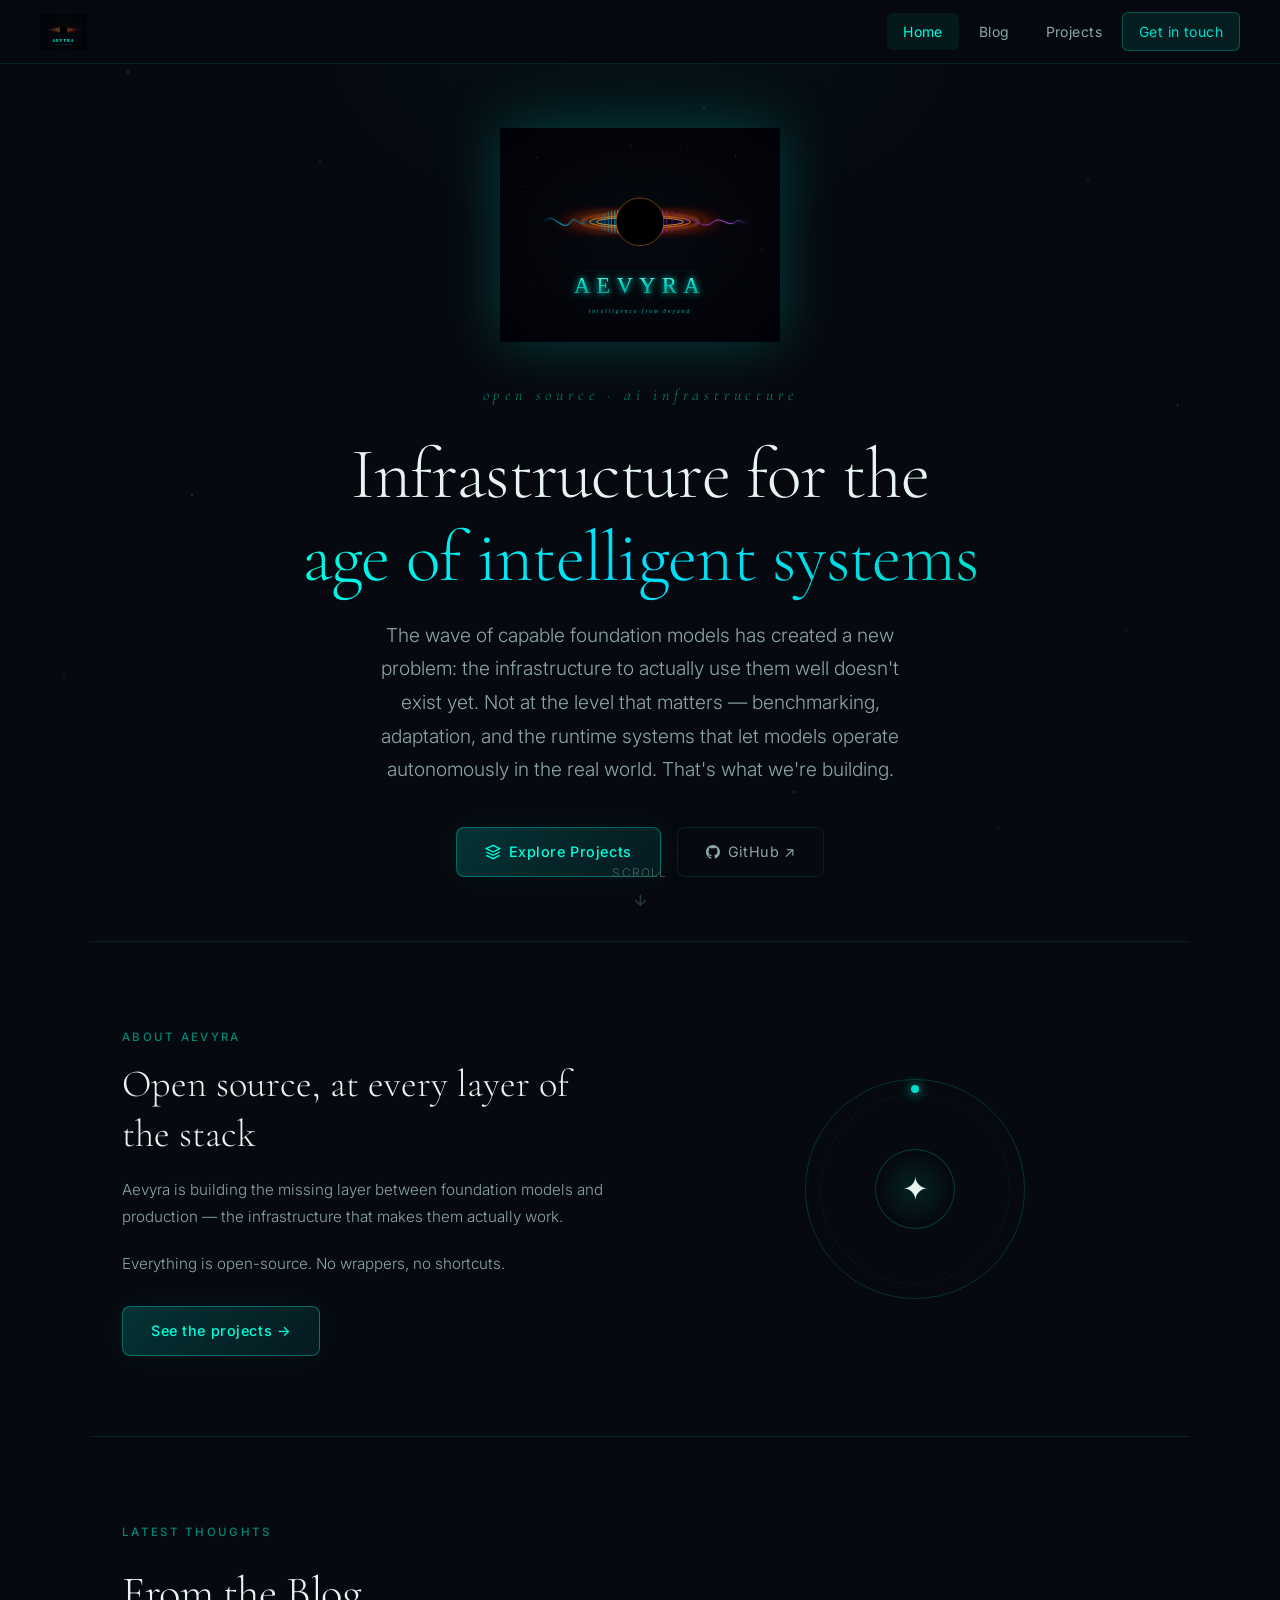
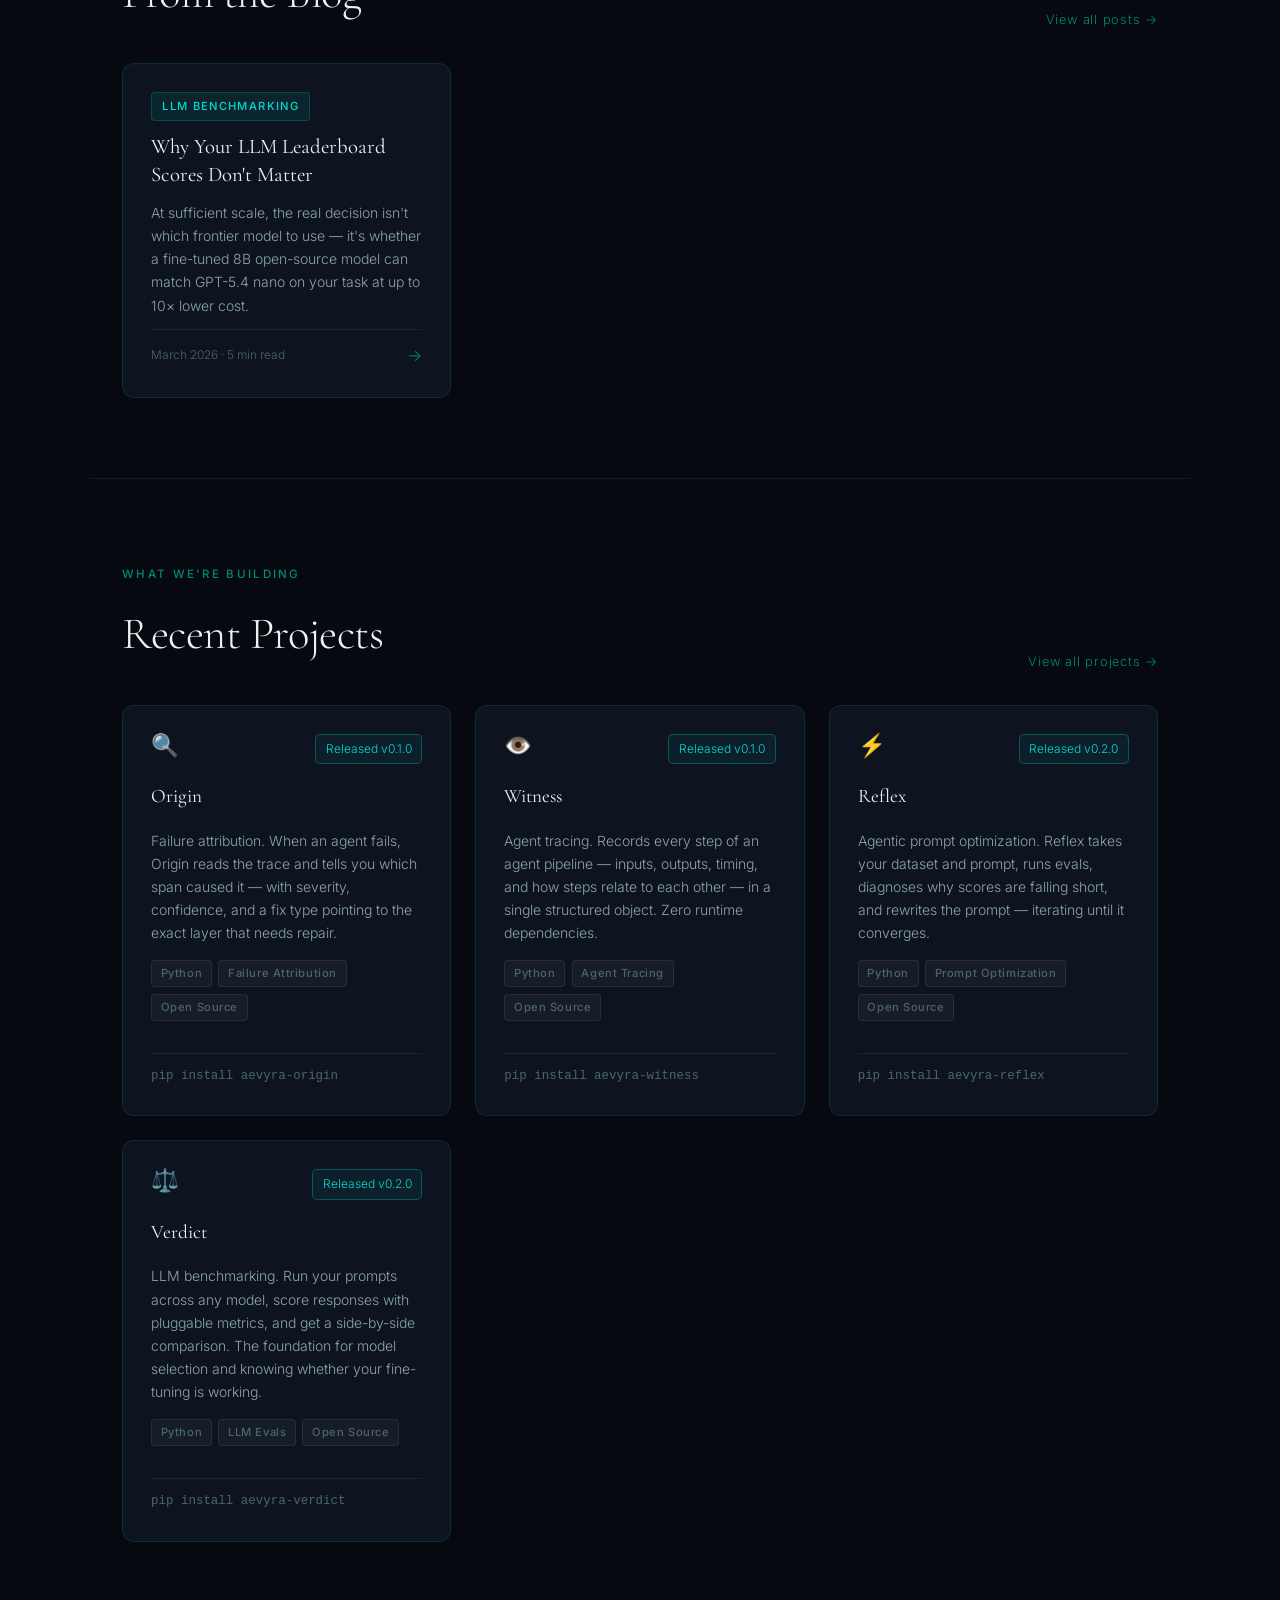
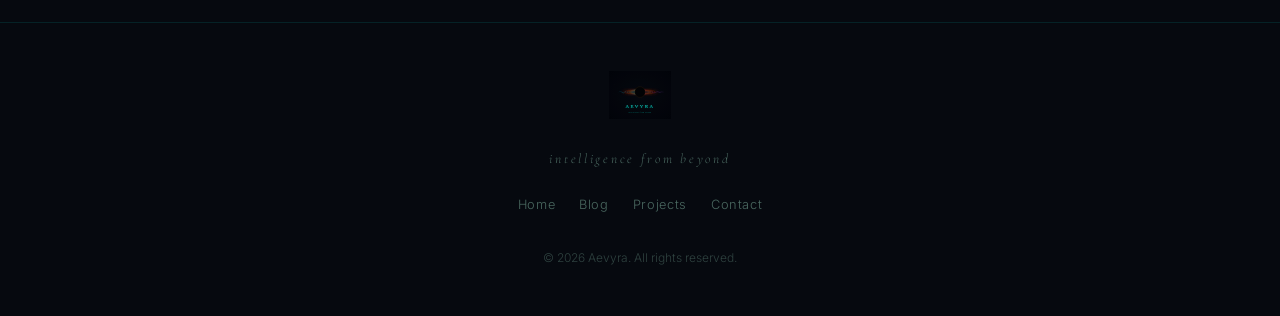
==== commit 8ef1b3ff: "fix: reverse-chronological order, reflex v0.2.0" ====
--- a/index.html
+++ b/index.html
@@ -272,6 +272,27 @@
       </div>
       <div class="card-grid">
 
+        <a href="https://github.com/aevyraai/origin" target="_blank" rel="noopener" class="project-card">
+          <div class="project-header">
+            <span class="project-icon">🔍</span>
+            <div class="project-links">
+              <span class="project-link" style="color: var(--teal-mid); border-color: rgba(0,220,200,0.3); background: rgba(0,220,200,0.06);">Released v0.1.0</span>
+            </div>
+          </div>
+          <h3 class="project-name">Origin</h3>
+          <p class="project-desc">
+            Failure attribution. When an agent fails, Origin reads the trace and tells you which span caused it — with severity, confidence, and a fix type pointing to the exact layer that needs repair.
+          </p>
+          <div class="project-tags">
+            <span class="tech-tag">Python</span>
+            <span class="tech-tag">Failure Attribution</span>
+            <span class="tech-tag">Open Source</span>
+          </div>
+          <div style="margin-top: 1rem; padding-top: 0.75rem; border-top: 1px solid var(--border); font-family: 'Courier New', monospace; font-size: 0.78rem; color: var(--text-muted);">
+            pip install aevyra-origin
+          </div>
+        </a>
+
         <a href="https://github.com/aevyraai/witness" target="_blank" rel="noopener" class="project-card">
           <div class="project-header">
             <span class="project-icon">👁️</span>
@@ -293,6 +314,27 @@
           </div>
         </a>
 
+        <a href="https://github.com/aevyraai/reflex" target="_blank" rel="noopener" class="project-card">
+          <div class="project-header">
+            <span class="project-icon">⚡</span>
+            <div class="project-links">
+              <span class="project-link" style="color: var(--teal-mid); border-color: rgba(0,220,200,0.3); background: rgba(0,220,200,0.06);">Released v0.2.0</span>
+            </div>
+          </div>
+          <h3 class="project-name">Reflex</h3>
+          <p class="project-desc">
+            Agentic prompt optimization. Reflex takes your dataset and prompt, runs evals, diagnoses why scores are falling short, and rewrites the prompt — iterating until it converges.
+          </p>
+          <div class="project-tags">
+            <span class="tech-tag">Python</span>
+            <span class="tech-tag">Prompt Optimization</span>
+            <span class="tech-tag">Open Source</span>
+          </div>
+          <div style="margin-top: 1rem; padding-top: 0.75rem; border-top: 1px solid var(--border); font-family: 'Courier New', monospace; font-size: 0.78rem; color: var(--text-muted);">
+            pip install aevyra-reflex
+          </div>
+        </a>
+
         <a href="https://github.com/aevyraai/verdict" target="_blank" rel="noopener" class="project-card">
           <div class="project-header">
             <span class="project-icon">⚖️</span>
@@ -311,48 +353,6 @@
           </div>
           <div style="margin-top: 1rem; padding-top: 0.75rem; border-top: 1px solid var(--border); font-family: 'Courier New', monospace; font-size: 0.78rem; color: var(--text-muted);">
             pip install aevyra-verdict
-          </div>
-        </a>
-
-        <a href="https://github.com/aevyraai/origin" target="_blank" rel="noopener" class="project-card">
-          <div class="project-header">
-            <span class="project-icon">🔍</span>
-            <div class="project-links">
-              <span class="project-link" style="color: var(--teal-mid); border-color: rgba(0,220,200,0.3); background: rgba(0,220,200,0.06);">Released v0.1.0</span>
-            </div>
-          </div>
-          <h3 class="project-name">Origin</h3>
-          <p class="project-desc">
-            Failure attribution. When an agent fails, Origin reads the trace and tells you which span caused it — with severity, confidence, and a fix type pointing to the exact layer that needs repair.
-          </p>
-          <div class="project-tags">
-            <span class="tech-tag">Python</span>
-            <span class="tech-tag">Failure Attribution</span>
-            <span class="tech-tag">Open Source</span>
-          </div>
-          <div style="margin-top: 1rem; padding-top: 0.75rem; border-top: 1px solid var(--border); font-family: 'Courier New', monospace; font-size: 0.78rem; color: var(--text-muted);">
-            pip install aevyra-origin
-          </div>
-        </a>
-
-        <a href="https://github.com/aevyraai/reflex" target="_blank" rel="noopener" class="project-card">
-          <div class="project-header">
-            <span class="project-icon">⚡</span>
-            <div class="project-links">
-              <span class="project-link" style="color: var(--teal-mid); border-color: rgba(0,220,200,0.3); background: rgba(0,220,200,0.06);">Released v0.1.0</span>
-            </div>
-          </div>
-          <h3 class="project-name">Reflex</h3>
-          <p class="project-desc">
-            Agentic prompt optimization. Reflex takes your dataset and prompt, runs evals, diagnoses why scores are falling short, and rewrites the prompt — iterating until it converges.
-          </p>
-          <div class="project-tags">
-            <span class="tech-tag">Python</span>
-            <span class="tech-tag">Prompt Optimization</span>
-            <span class="tech-tag">Open Source</span>
-          </div>
-          <div style="margin-top: 1rem; padding-top: 0.75rem; border-top: 1px solid var(--border); font-family: 'Courier New', monospace; font-size: 0.78rem; color: var(--text-muted);">
-            pip install aevyra-reflex
           </div>
         </a>
 
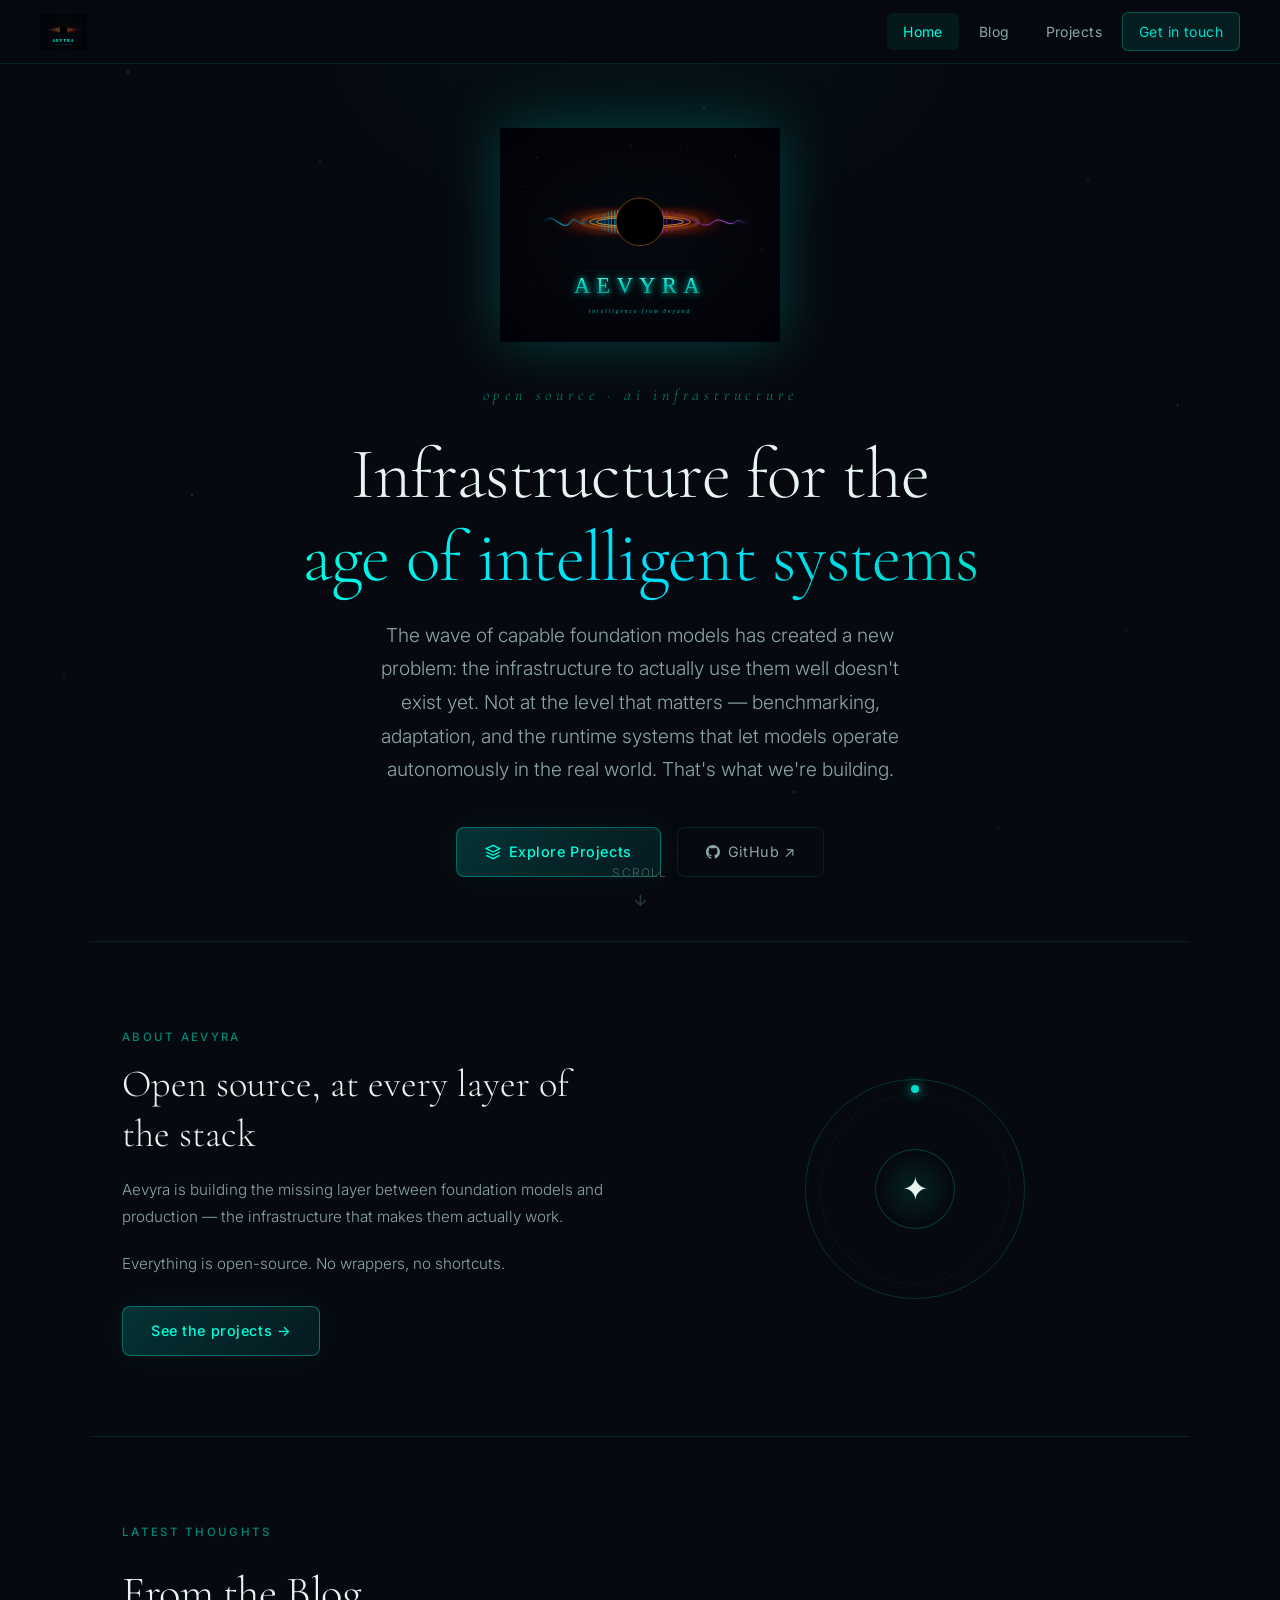
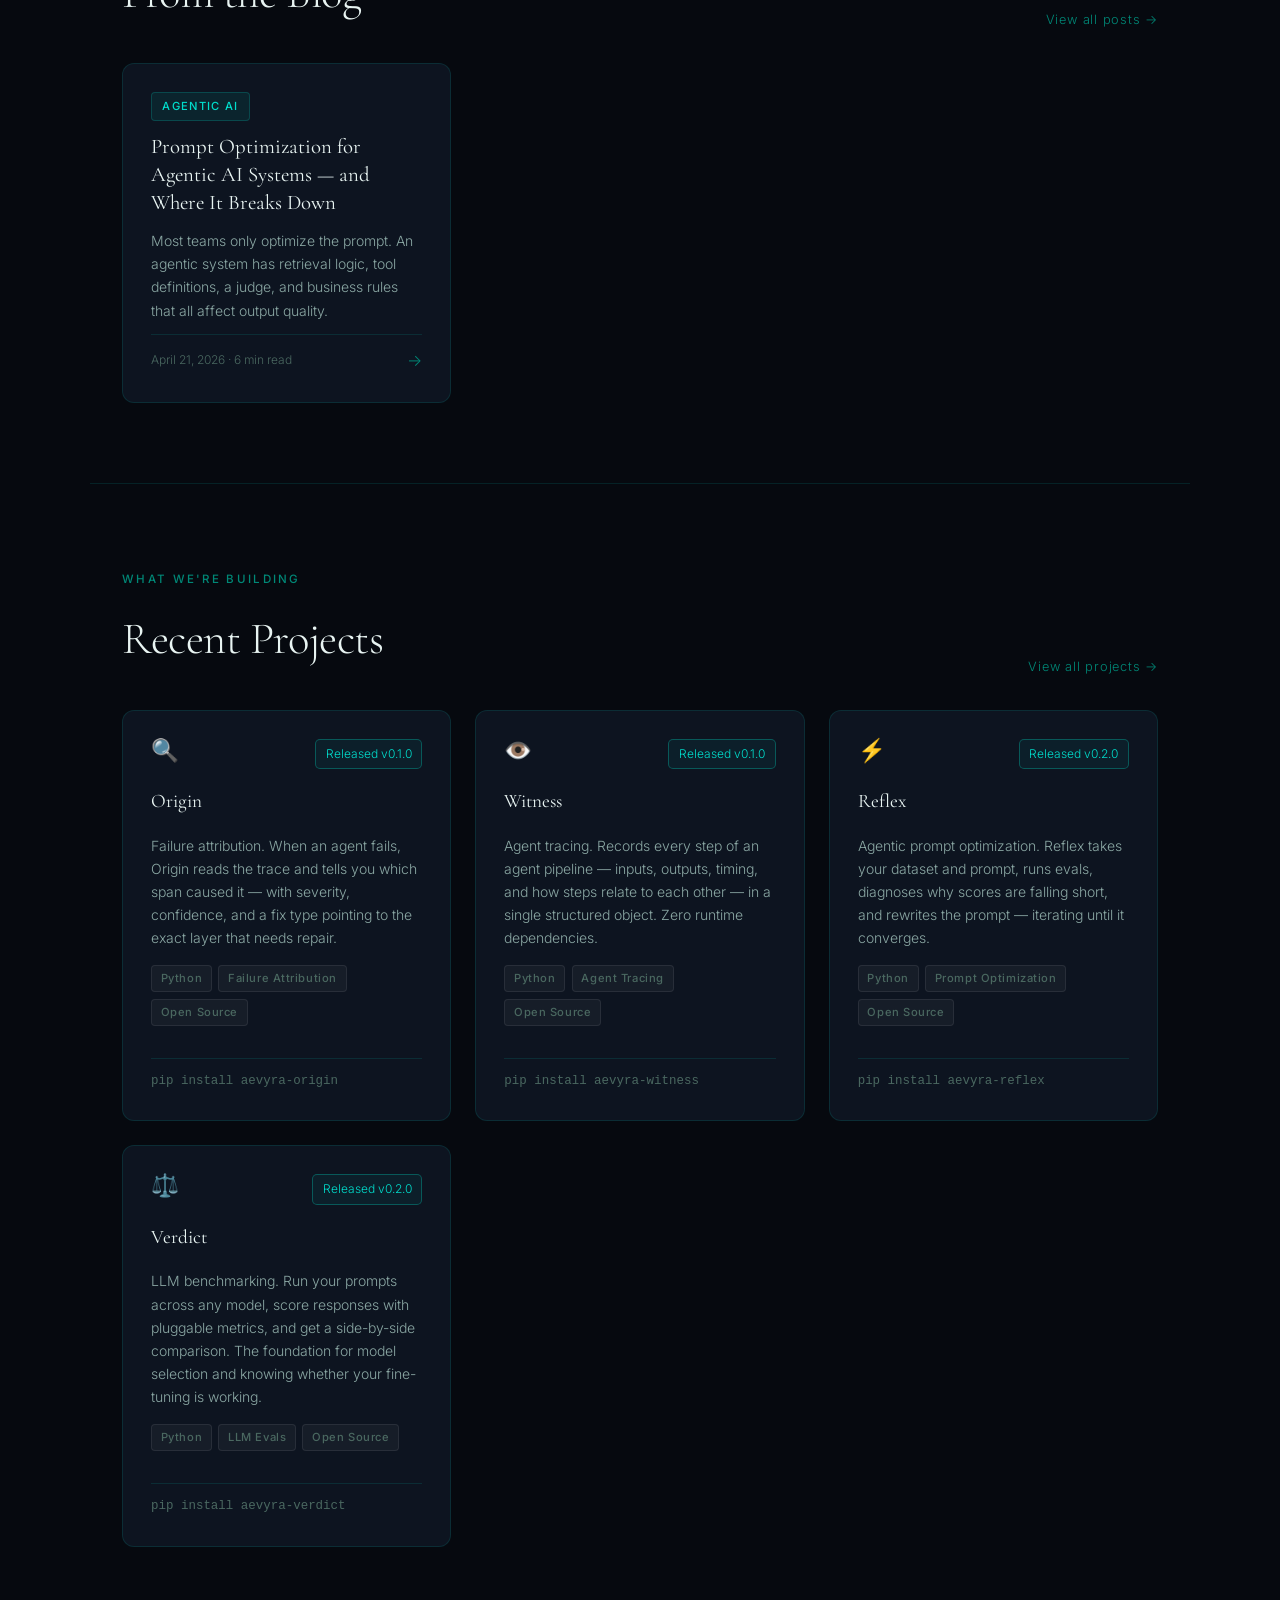
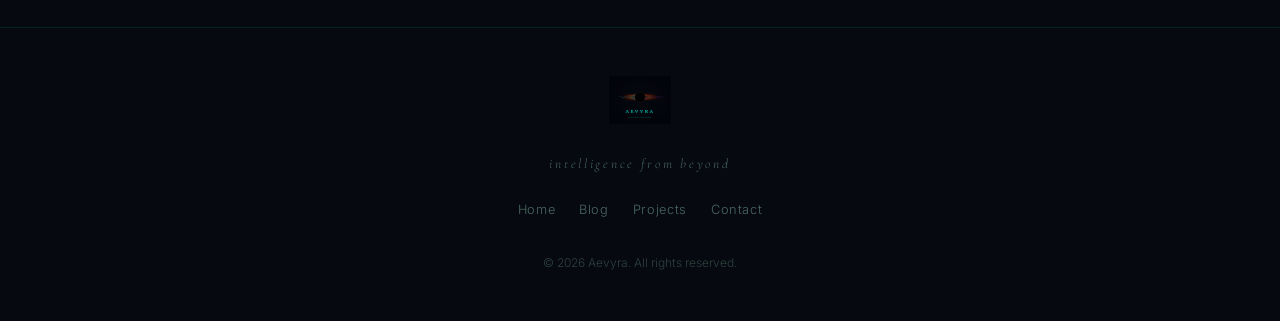
==== commit a4e5af3a: "fix: point home page blog preview to latest post" ====
--- a/index.html
+++ b/index.html
@@ -241,16 +241,15 @@
       </div>
       <div class="card-grid">
 
-        <a href="why-llm-leaderboard-scores-dont-matter.html" class="card">
-          <span class="card-tag">LLM Benchmarking</span>
-          <h3 class="card-title">Why Your LLM Leaderboard Scores Don't Matter</h3>
+        <a href="posts/prompt-optimization-agentic-systems.html" class="card">
+          <span class="card-tag">Agentic AI</span>
+          <h3 class="card-title">Prompt Optimization for Agentic AI Systems — and Where It Breaks Down</h3>
           <p class="card-excerpt">
-            At sufficient scale, the real decision isn't which frontier model to use — it's
-            whether a fine-tuned 8B open-source model can match GPT-5.4 nano on your task
-            at up to 10× lower cost.
+            Most teams only optimize the prompt. An agentic system has retrieval logic, tool
+            definitions, a judge, and business rules that all affect output quality.
           </p>
           <div class="card-meta">
-            <span>March 2026 · 5 min read</span>
+            <span>April 21, 2026 · 6 min read</span>
             <span class="card-arrow">→</span>
           </div>
         </a>
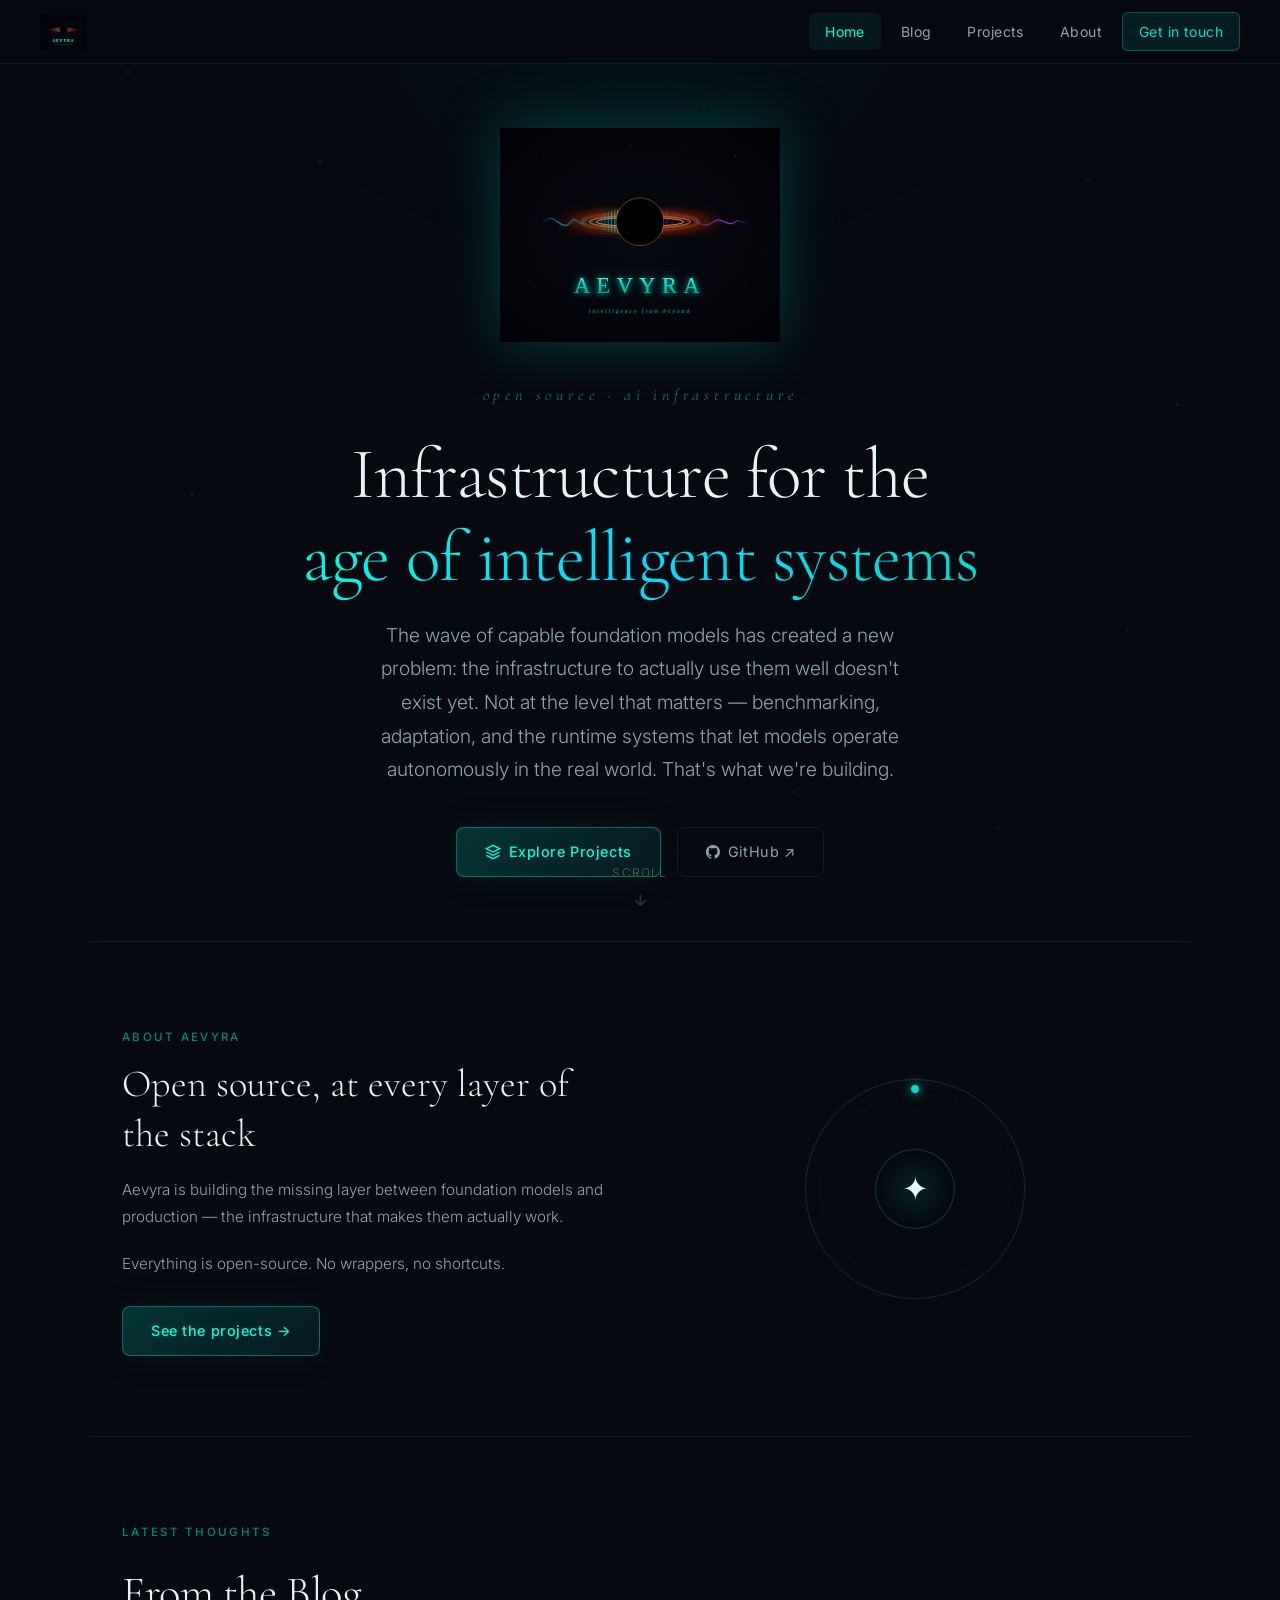
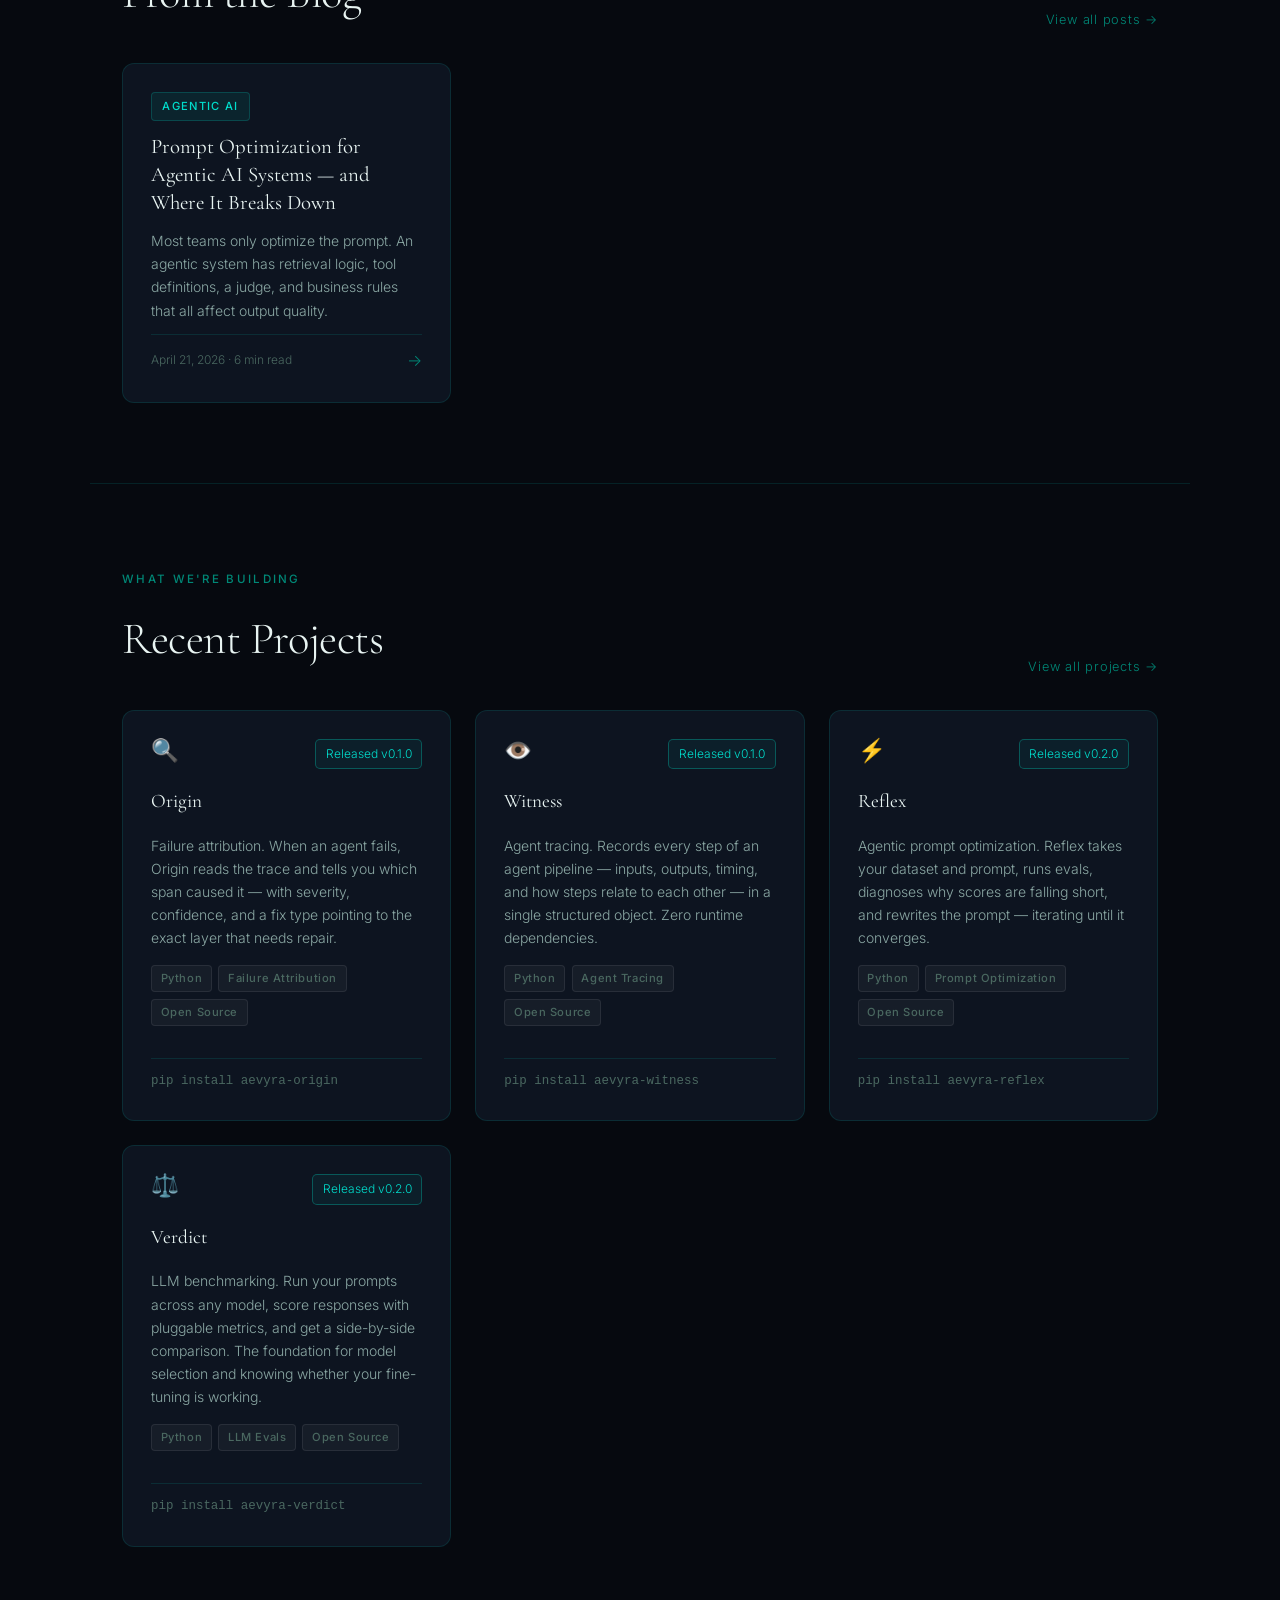
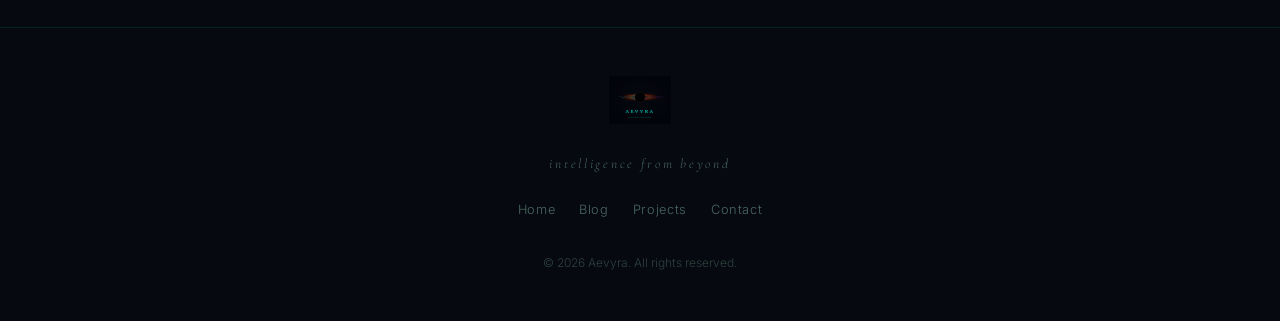
==== commit 467235e8: "feat: add about page with bio, experience, and photo" ====
--- a/index.html
+++ b/index.html
@@ -166,6 +166,7 @@
       <li><a href="index.html" class="active">Home</a></li>
       <li><a href="blog.html">Blog</a></li>
       <li><a href="projects.html">Projects</a></li>
+      <li><a href="about.html">About</a></li>
       <li><a href="https://www.linkedin.com/in/ankithgunapal/" target="_blank" rel="noopener" class="nav-cta">Get in touch</a></li>
     </ul>
   </nav>
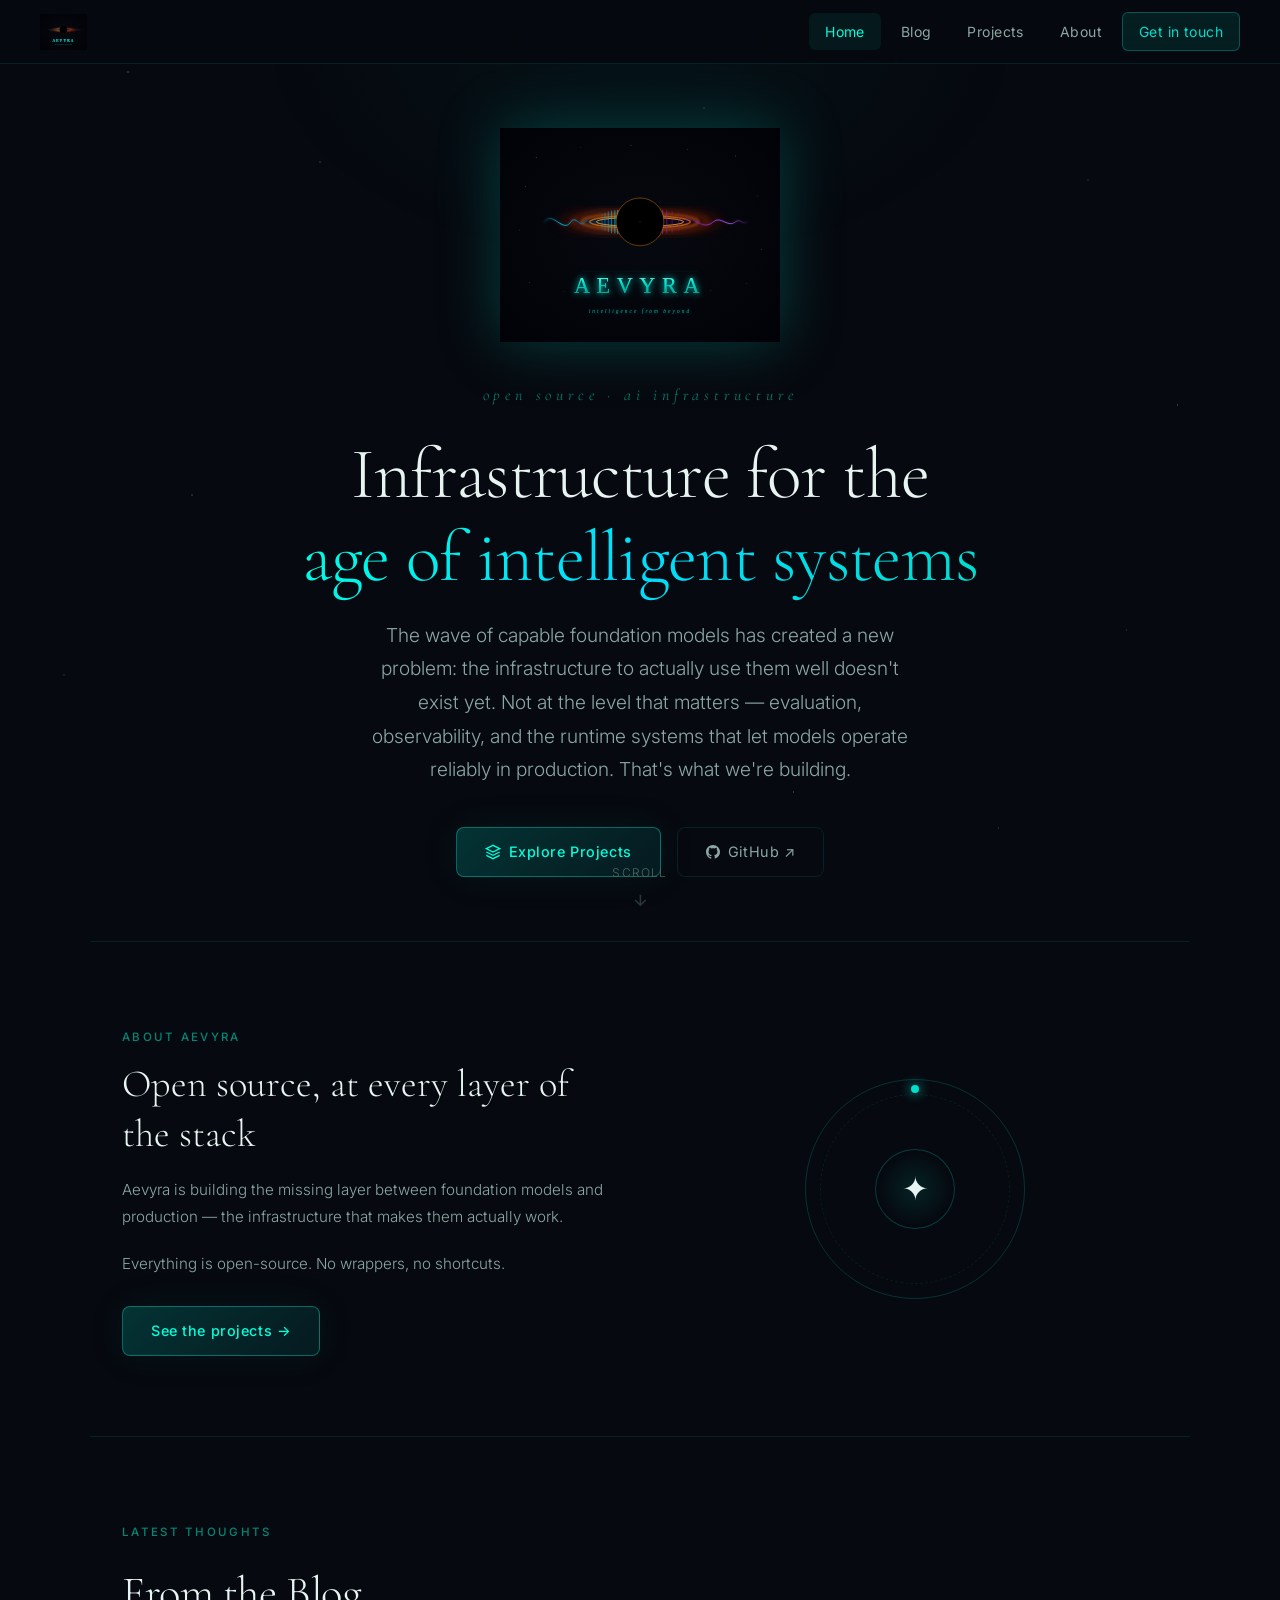
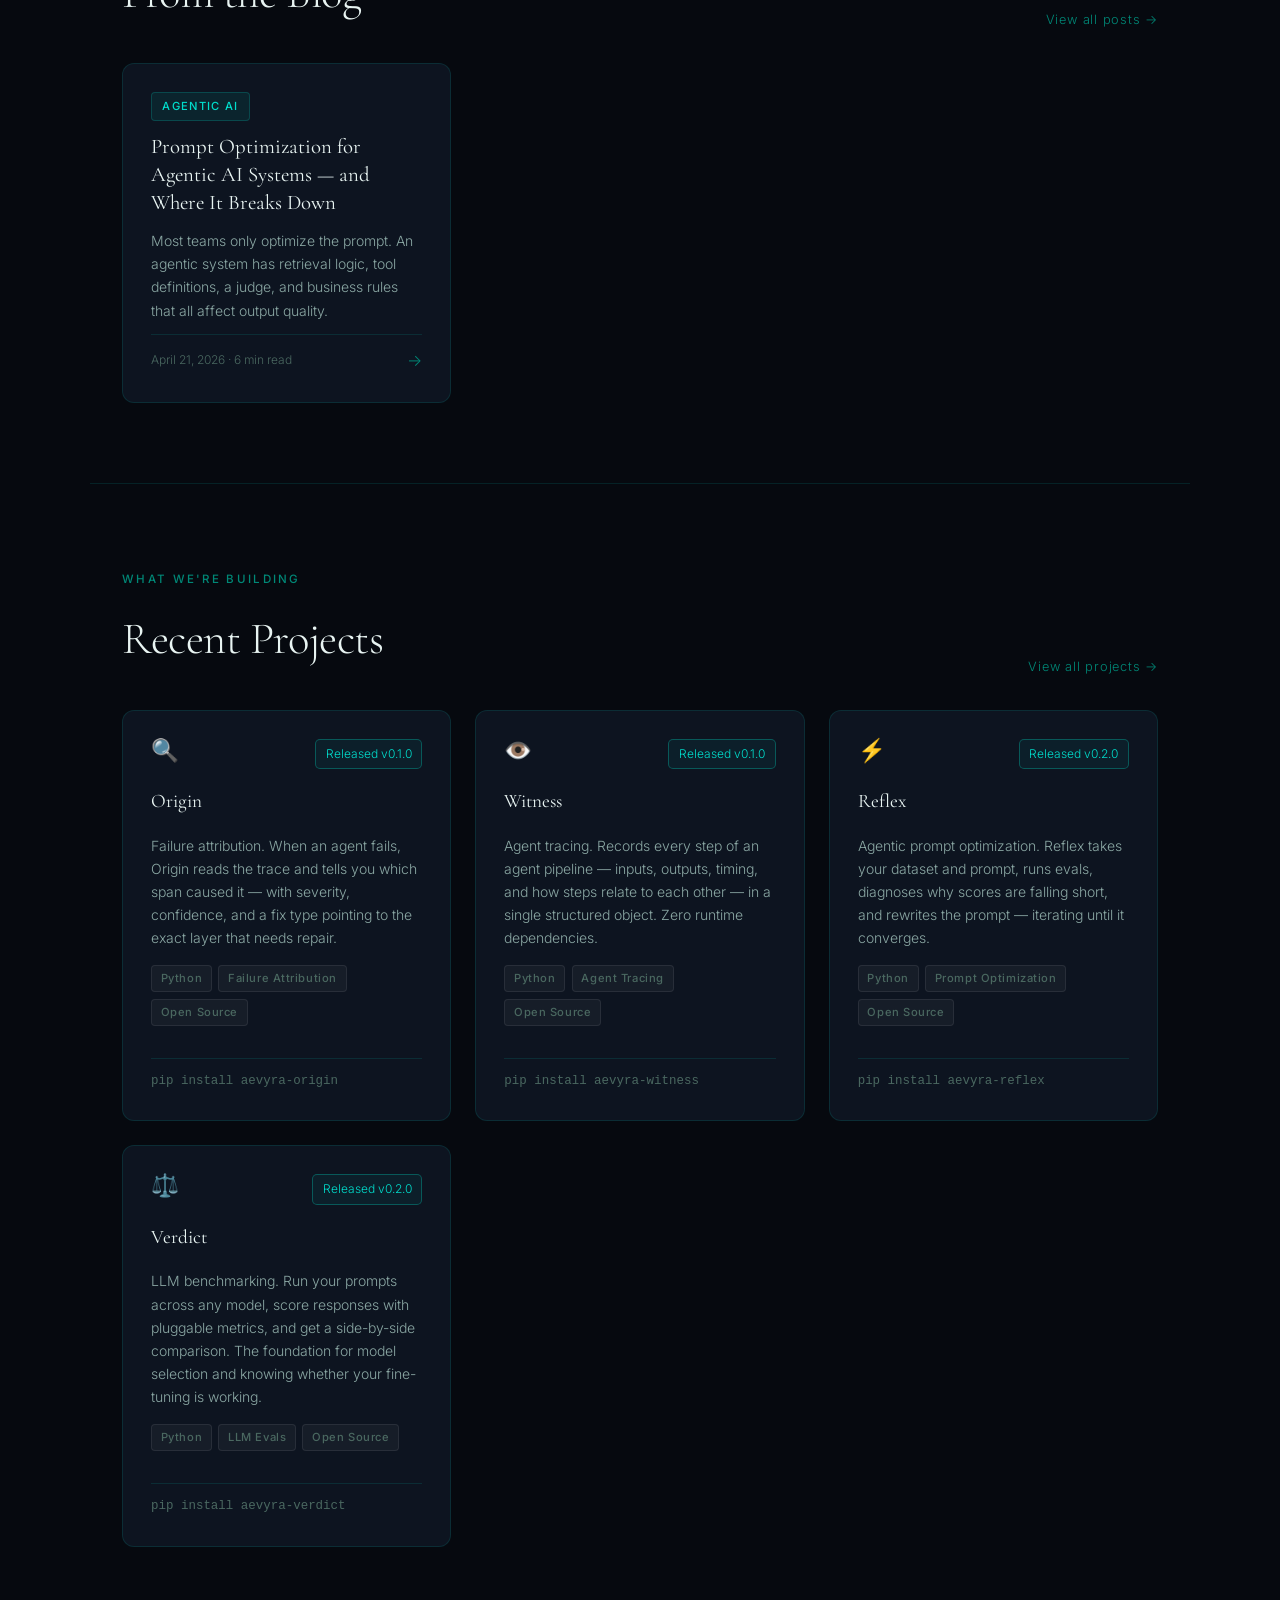
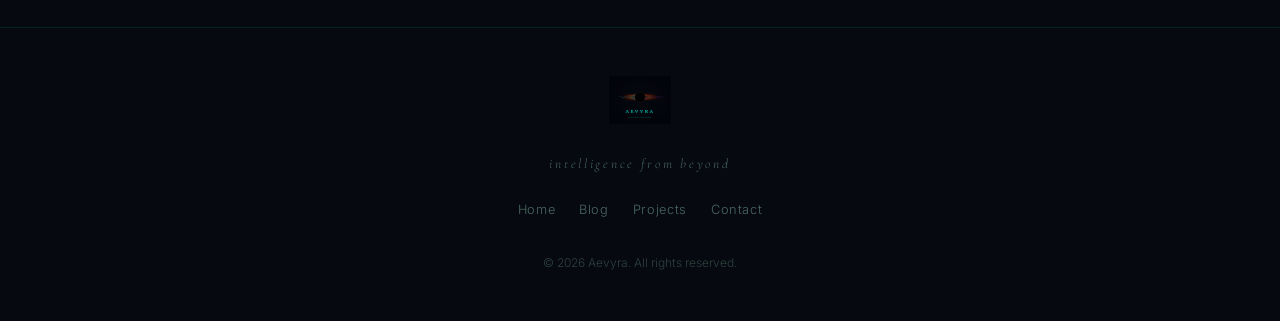
==== commit 1fbae804: "feat: add about page, update hero subtitle" ====
--- a/index.html
+++ b/index.html
@@ -184,8 +184,8 @@
       <p class="hero-subtitle">
         The wave of capable foundation models has created a new problem: the infrastructure
         to actually use them well doesn't exist yet. Not at the level that matters —
-        benchmarking, adaptation, and the runtime systems that let models operate
-        autonomously in the real world. That's what we're building.
+        evaluation, observability, and the runtime systems that let models operate
+        reliably in production. That's what we're building.
       </p>
       <div class="hero-buttons">
         <a href="projects.html" class="btn-primary">
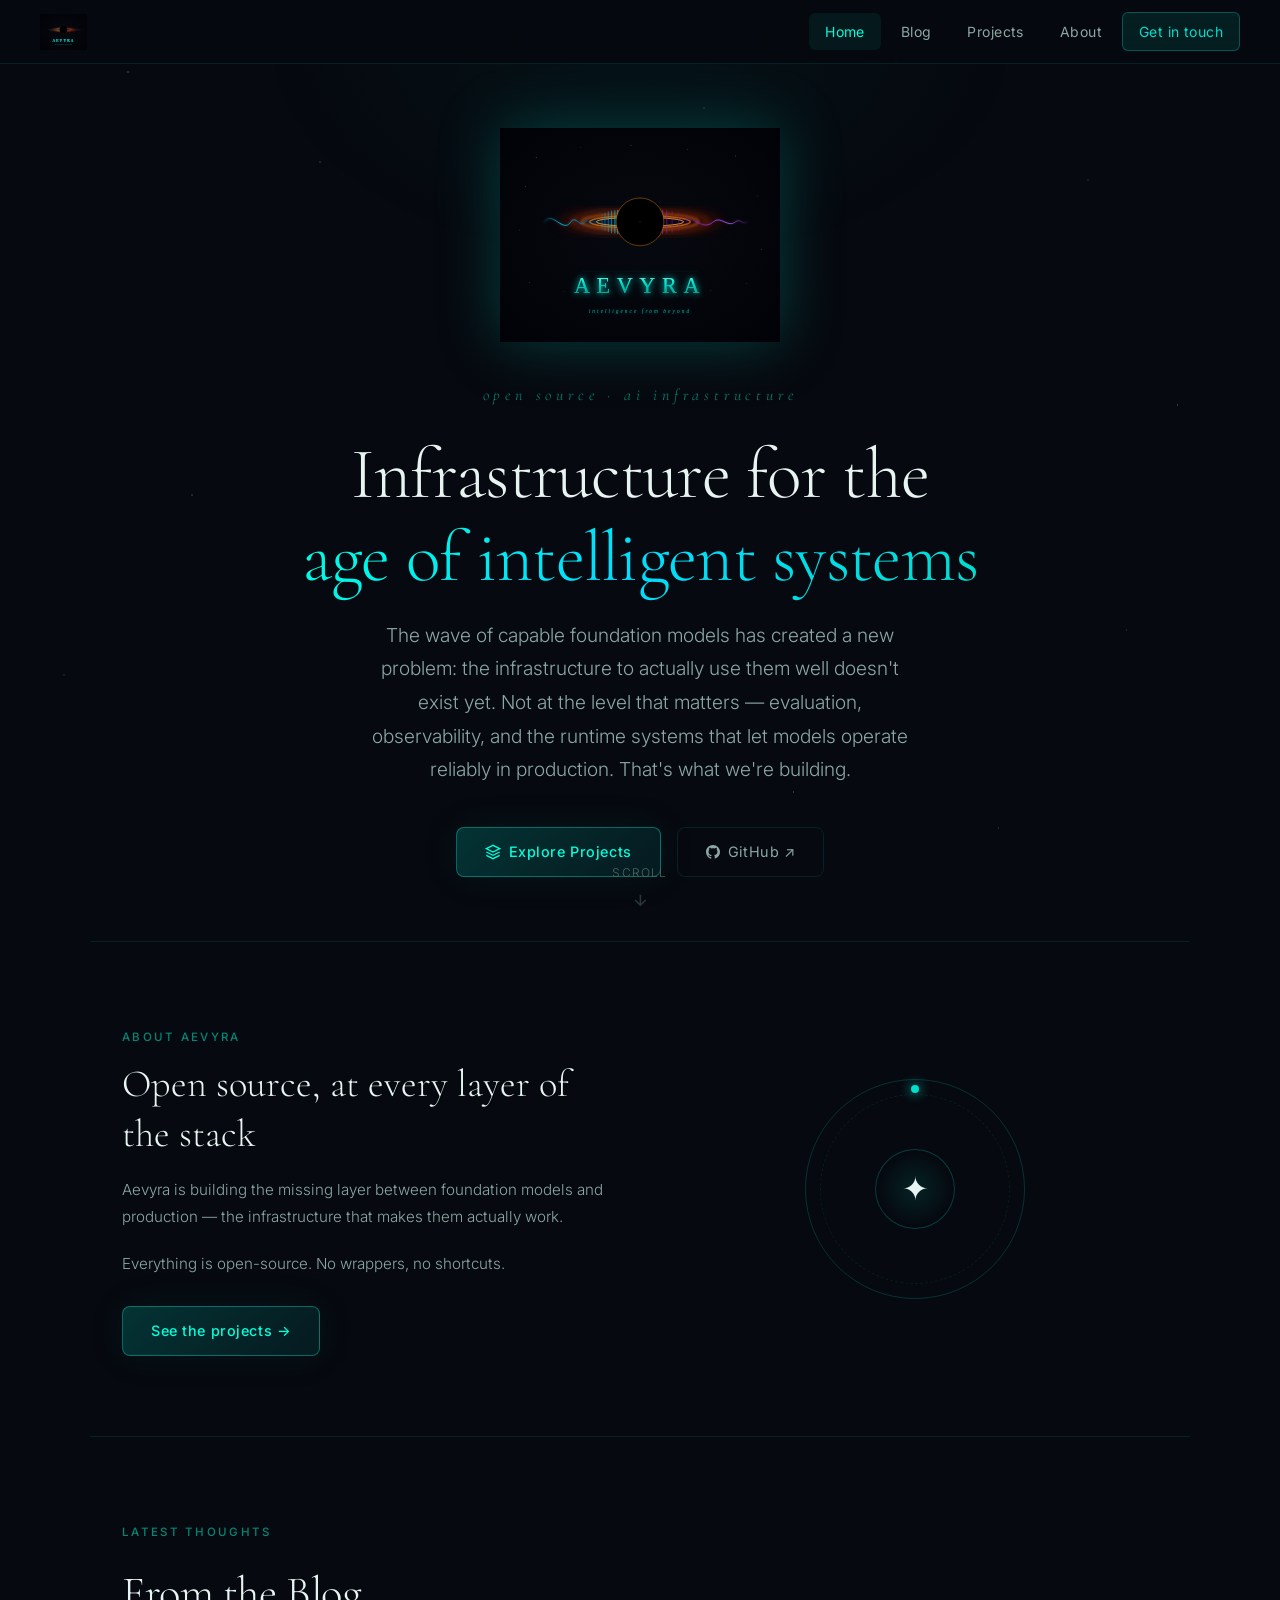
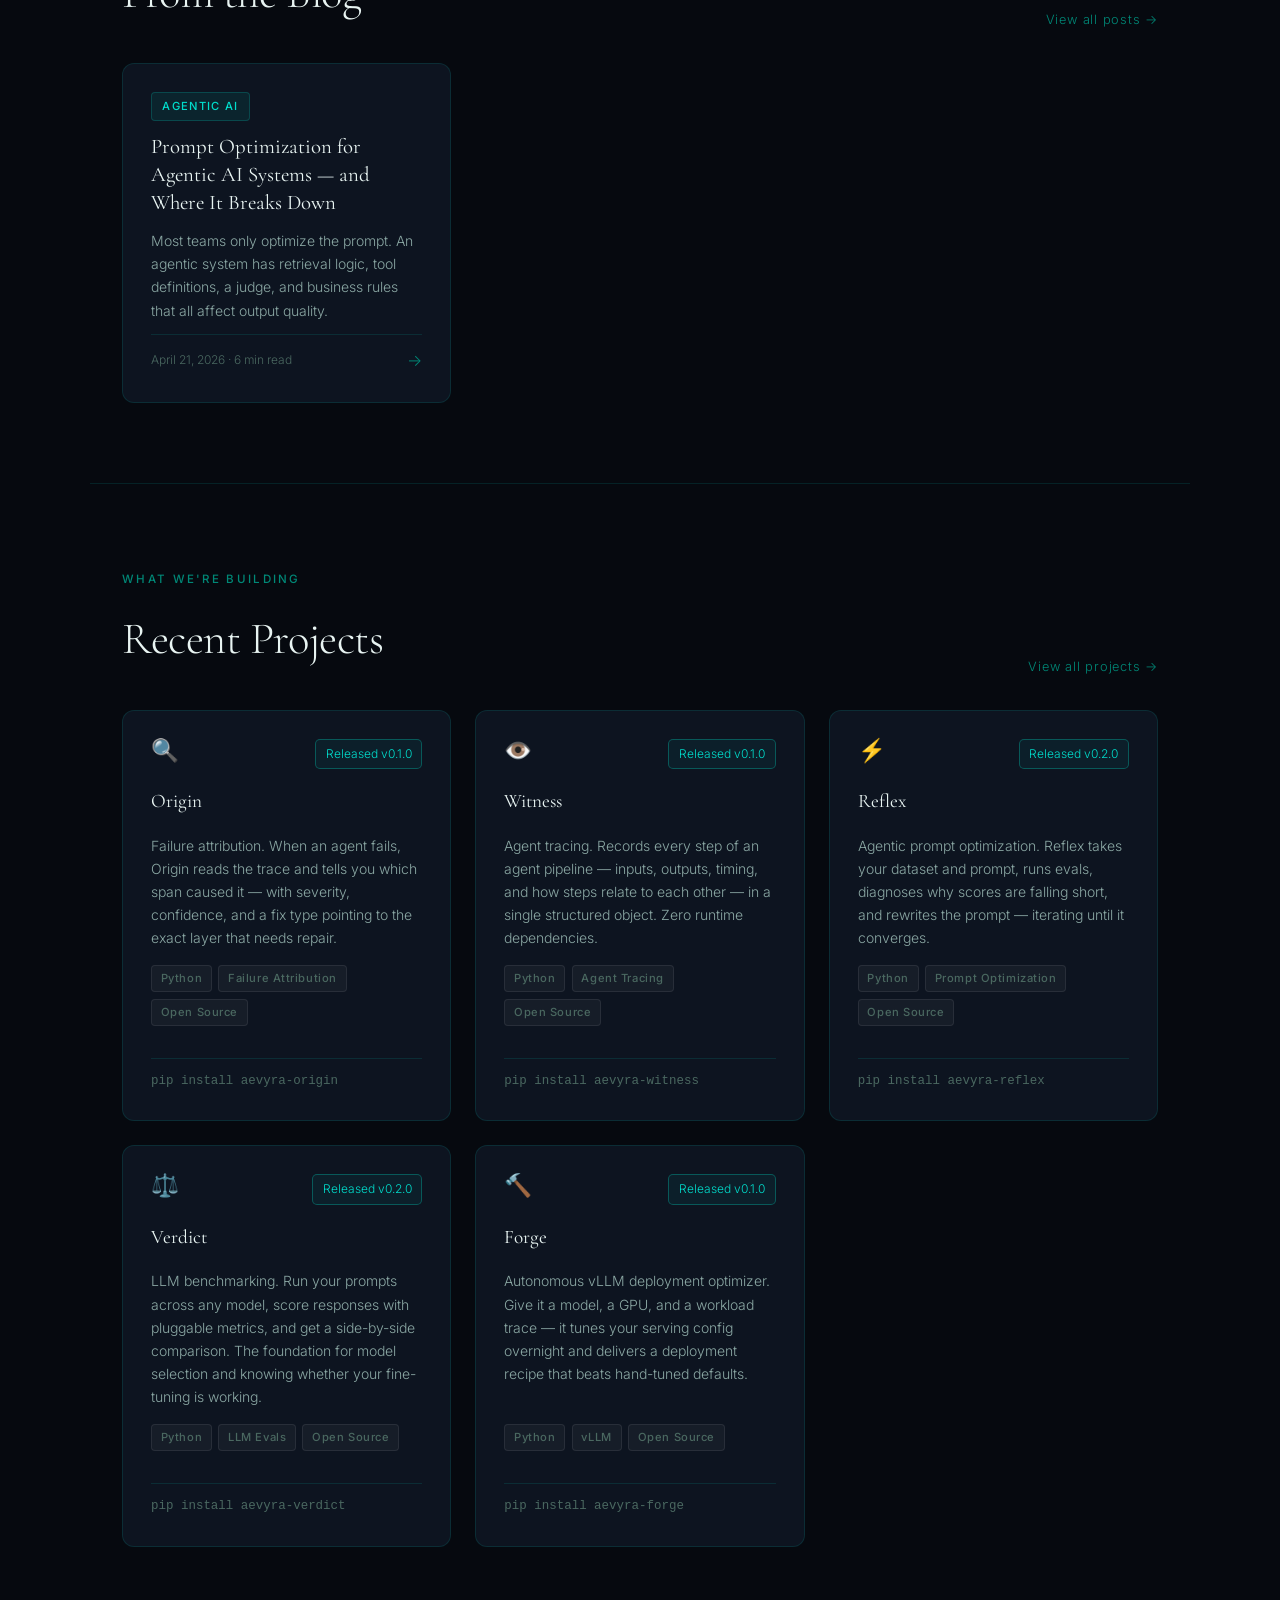
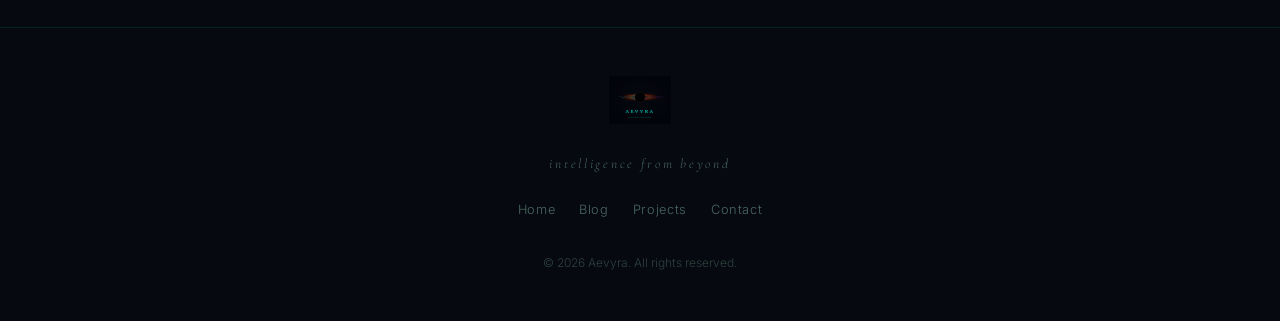
==== commit 7a77edfb: "feat: add Forge to projects page and homepage" ====
--- a/index.html
+++ b/index.html
@@ -356,6 +356,27 @@
           </div>
         </a>
 
+        <a href="https://github.com/aevyraai/forge" target="_blank" rel="noopener" class="project-card">
+          <div class="project-header">
+            <span class="project-icon">🔨</span>
+            <div class="project-links">
+              <span class="project-link" style="color: var(--teal-mid); border-color: rgba(0,220,200,0.3); background: rgba(0,220,200,0.06);">Released v0.1.0</span>
+            </div>
+          </div>
+          <h3 class="project-name">Forge</h3>
+          <p class="project-desc">
+            Autonomous vLLM deployment optimizer. Give it a model, a GPU, and a workload trace — it tunes your serving config overnight and delivers a deployment recipe that beats hand-tuned defaults.
+          </p>
+          <div class="project-tags">
+            <span class="tech-tag">Python</span>
+            <span class="tech-tag">vLLM</span>
+            <span class="tech-tag">Open Source</span>
+          </div>
+          <div style="margin-top: 1rem; padding-top: 0.75rem; border-top: 1px solid var(--border); font-family: 'Courier New', monospace; font-size: 0.78rem; color: var(--text-muted);">
+            pip install aevyra-forge
+          </div>
+        </a>
+
       </div>
     </div>
 
